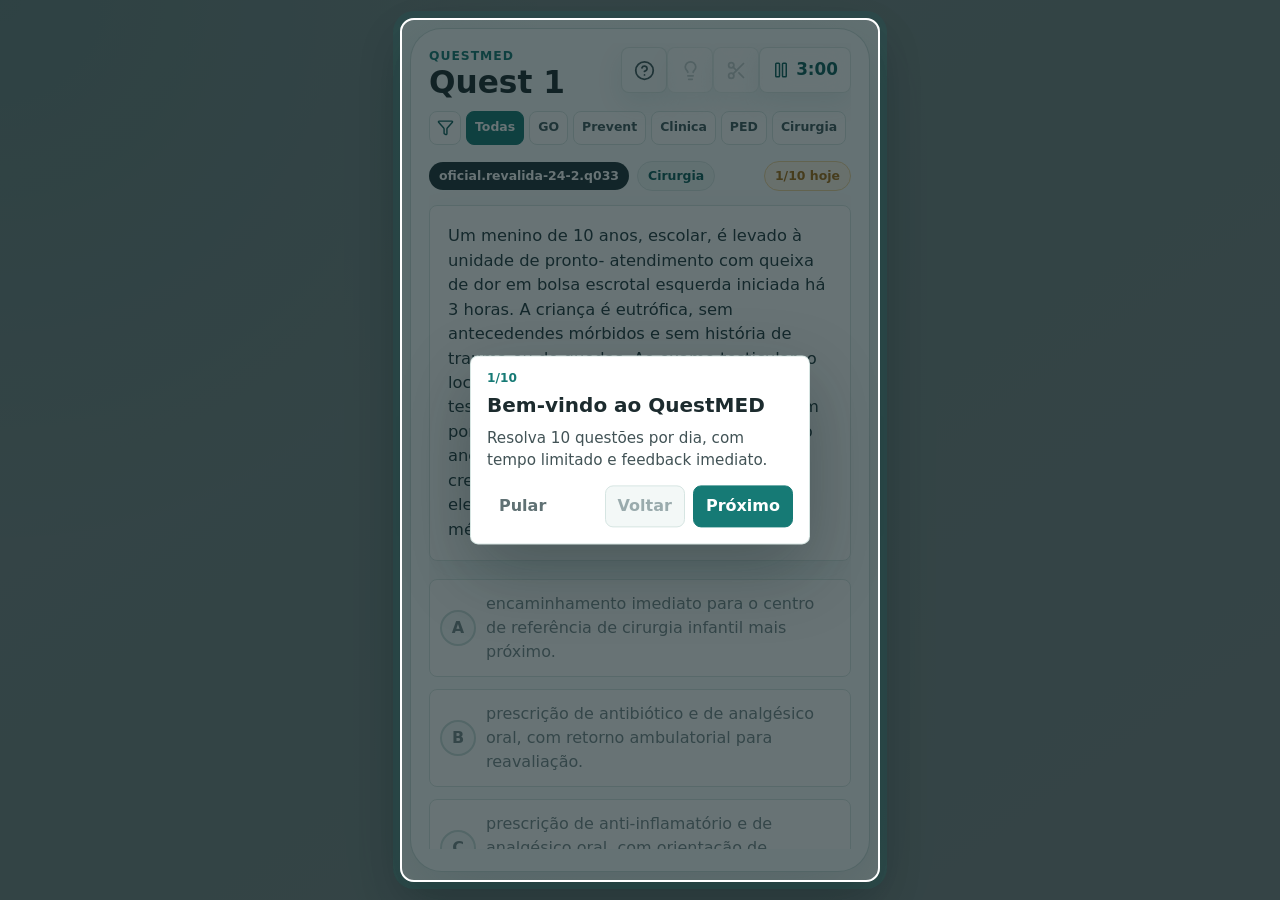
==== docs/index.html @ 98b10a4d "Add files via upload" ====
<!doctype html>
<html lang="pt-BR">
  <head>
    <meta charset="UTF-8" />
    <meta name="viewport" content="width=device-width, initial-scale=1.0, viewport-fit=cover" />
    <meta name="theme-color" content="#f7fbfb" />
    <title>QuestMED</title>
    <script type="module" crossorigin src="./assets/index-DhDldPSs.js"></script>
    <link rel="stylesheet" crossorigin href="./assets/index-qdGxfHMU.css">
  </head>
  <body>
    <div id="root"></div>
  </body>
</html>
---- docs/assets/index-qdGxfHMU.css ----
:root{color:#1c2b2e;background:#eef6f5;font-family:Inter,ui-sans-serif,system-ui,-apple-system,BlinkMacSystemFont,Segoe UI,sans-serif;font-synthesis:none;line-height:1.5;text-rendering:optimizeLegibility;-webkit-font-smoothing:antialiased;--bg: #f7fbfb;--panel: #ffffff;--panel-strong: #edf7f5;--ink: #1c2b2e;--muted: #607174;--line: #d6e5e2;--primary: #167a75;--primary-dark: #0e5f5c;--success: #1f8a5b;--danger: #c94b4b;--warning: #a66f17;--shadow: 0 24px 70px rgba(24, 73, 78, .16)}*{box-sizing:border-box}html,body,#root{height:100%;min-height:100%;overflow:hidden}body{margin:0;position:fixed;width:100%}button{cursor:pointer;font:inherit}button:disabled{cursor:not-allowed}a,summary,[role=button],[role=menuitemradio],input[type=checkbox],input[type=radio],input[type=range],select{cursor:pointer}input,textarea{cursor:text}.secure-surface{-webkit-touch-callout:none;-webkit-user-select:none;user-select:none}.app-shell{height:100dvh;min-height:100dvh;background:radial-gradient(circle at top left,rgba(54,170,157,.18),transparent 34rem),linear-gradient(145deg,#f6fbfb,#edf6f3 48%,#f8faf8);color:var(--ink);display:flex;justify-content:center;padding:0}.phone-stage{width:min(100%,460px);height:100dvh;min-height:0;background:var(--bg);display:flex;flex-direction:column;position:relative;overflow:hidden;padding:calc(14px + env(safe-area-inset-top)) 18px calc(22px + env(safe-area-inset-bottom));overscroll-behavior:contain;touch-action:pan-y}.topbar{display:flex;align-items:flex-start;justify-content:space-between;gap:10px;padding-top:4px;flex:0 0 auto}.eyebrow{color:var(--primary);font-size:.77rem;font-weight:800;letter-spacing:.08em;margin:0 0 2px;text-transform:uppercase}h1,h2{letter-spacing:0;margin:0}h1{font-size:1.95rem;line-height:1}h2{font-size:1.35rem;line-height:1.15}.floating-tools{align-items:center;display:grid;gap:6px;grid-template-columns:40px 40px 40px minmax(88px,auto);flex:0 0 auto;z-index:2}.floating-tool-button,.timer-card{align-items:center;background:#ffffffc2;-webkit-backdrop-filter:blur(14px);backdrop-filter:blur(14px);border:1px solid rgba(214,229,226,.88);border-radius:8px;box-shadow:0 10px 26px #1f68691a;color:var(--primary-dark);display:flex;justify-content:center;min-height:46px;padding:8px 10px}.floating-tool-button{aspect-ratio:1;min-width:0;position:relative;transition:background .16s ease,border-color .16s ease,color .16s ease,transform .16s ease}.floating-tool-button:disabled{color:#a5b3b4;opacity:.62}.floating-tool-button:not(:disabled):active{transform:translateY(1px)}.floating-tool-button.active{background:#e5f5f3;border-color:#77bcb6;color:var(--primary-dark)}.help-tool-button{background:#f8fbfb;color:#40595d}.timer-card{font-size:1.05rem;font-weight:800;gap:6px;min-width:92px;position:relative;transition:background .16s ease,border-color .16s ease,color .16s ease,transform .16s ease;z-index:2}.timer-card.expired{color:var(--danger)}.timer-card.paused{background:var(--primary);border-color:var(--primary);color:#fff}.timer-card:not(:disabled):active{transform:translateY(1px)}.question-feed{flex:1;min-height:0;overflow:hidden;position:relative}.question-feed:after{background:#f7fbfb2e;content:"";inset:0;opacity:0;pointer-events:none;position:absolute;transition:opacity .12s ease;z-index:3}.question-feed-track{height:100%;position:relative;transition:filter .12s ease,opacity .12s ease;will-change:transform}.phone-stage.is-feed-moving .question-feed:after{opacity:1}.phone-stage.is-feed-moving .question-feed-track{filter:blur(3px);opacity:.88}.phone-stage.is-timer-paused .feed-page.active .topbar>div:first-child,.phone-stage.is-timer-paused .feed-page.active .floating-tool-button,.phone-stage.is-timer-paused .feed-page.active .question-page-scroll{filter:blur(4px);opacity:.48;pointer-events:none}.phone-stage.is-timer-paused .feed-page.active .timer-card{box-shadow:0 18px 46px #167a754d;font-size:1.35rem;gap:10px;left:50%;min-height:74px;min-width:174px;opacity:1;padding:18px 24px;position:fixed;top:50%;transform:translate(-50%,-50%);z-index:35}.phone-stage.is-timer-paused .feed-page.active .timer-card svg{height:26px;width:26px}.feed-page-slot{inset:0;position:absolute}.feed-page{display:flex;flex-direction:column;height:100%;min-height:0}.feed-page.neighbor{pointer-events:none}.result-feed-page{background:var(--bg)}.question-page-scroll{flex:1;height:auto;min-height:0;overflow-y:auto;overscroll-behavior:contain;padding-bottom:calc(10px + env(safe-area-inset-bottom));padding-top:12px;scrollbar-width:none;touch-action:pan-y}.question-page-scroll::-webkit-scrollbar{display:none}.area-filter-control{align-items:center;display:flex;gap:5px;margin:0 -4px 12px;overflow-x:auto;padding:0 4px 4px;scrollbar-width:none}.area-filter-control::-webkit-scrollbar{display:none}.area-filter-icon{align-items:center;background:#ffffffe0;border:1px solid var(--line);border-radius:8px;color:var(--primary-dark);display:inline-flex;flex:0 0 auto;height:34px;justify-content:center;width:32px}.area-filter-control button{background:#ffffffd1;border:1px solid var(--line);border-radius:8px;color:#40595d;flex:0 0 auto;font-size:.78rem;font-weight:800;line-height:1;min-height:34px;padding:9px 8px;transition:background .16s ease,border-color .16s ease,color .16s ease,transform .16s ease;white-space:nowrap}.area-filter-control button:not(:disabled):active{transform:translateY(1px)}.area-filter-control button.active{background:var(--primary);border-color:var(--primary);color:#fff}.result-page-scroll{display:flex;flex:1;flex-direction:column;gap:16px;min-height:0;overflow-y:auto;overscroll-behavior:contain;padding-bottom:calc(10px + env(safe-area-inset-bottom));scrollbar-width:none;touch-action:pan-y}.result-page-scroll::-webkit-scrollbar{display:none}.meta-row{align-items:center;display:flex;flex-wrap:wrap;gap:8px;margin:0 0 14px}.id-pill,.theme-pill,.area-pill,.progress-pill,.hint-penalty-pill{border-radius:999px;font-size:.78rem;font-weight:750;line-height:1;padding:8px 10px;white-space:nowrap}.id-pill{background:#1d3437;color:#fff}.theme-pill{background:#e9f8f4;border:1px solid #b9ded5;color:#0d6658}.area-pill{background:var(--panel-strong);border:1px solid var(--line);color:var(--primary-dark)}.progress-pill{background:#fff6e6;border:1px solid #efd49c;color:var(--warning);margin-left:auto}.hint-penalty-pill{background:#fff4df;border:1px solid #efc878;color:#8c5a08}.question-card{background:var(--panel);border:1px solid var(--line);border-radius:8px;box-shadow:0 14px 36px #1d535314;color:#243c40;font-size:1.02rem;margin-bottom:18px;padding:18px}.question-card p{margin:0}.options-list{display:grid;gap:12px}.option-button{align-items:center;background:#fff;border:1px solid var(--line);border-radius:8px;color:var(--ink);display:grid;grid-template-columns:46px 1fr;min-height:72px;padding:12px 14px 12px 10px;text-align:left;transition:border-color .16s ease,box-shadow .16s ease,transform .16s ease,background .16s ease;width:100%}.option-button:not(:disabled):active{transform:scale(.99)}.option-button.selected{background:#edf8f7;border-color:var(--primary);box-shadow:0 0 0 3px #167a7524}.option-button.correct{background:#eef9f2;border-color:var(--success);box-shadow:0 0 0 3px #1f8a5b24}.option-button.incorrect{background:#fff1f1;border-color:var(--danger);box-shadow:0 0 0 3px #c94b4b1f}.option-button.eliminated{background:#f1f4f4;color:#8b9a9d;opacity:.64;text-decoration:line-through}.option-button.locked:not(.correct):not(.incorrect){color:#78898c}.option-letter{align-items:center;aspect-ratio:1;background:#f4faf9;border:2px solid #c9dcda;border-radius:50%;display:inline-flex;font-weight:850;justify-content:center;width:36px}.selected .option-letter,.correct .option-letter{background:var(--primary);border-color:var(--primary);color:#fff}.incorrect .option-letter{background:var(--danger);border-color:var(--danger);color:#fff}.feedback-zone{display:grid;gap:10px;margin-top:16px;scroll-margin-top:90px}.result-card,.score-mini-card,.video-prompt-card,.explanation-card,.score-card{background:#fff;border:1px solid var(--line);border-radius:8px;box-shadow:0 12px 28px #1d535314;padding:14px}.result-card{align-items:center;display:flex;gap:12px}.result-card.correct{color:var(--success)}.result-card.incorrect{color:var(--danger)}.result-card.expired{color:var(--warning)}.result-card p{align-items:center;color:var(--ink);display:grid;gap:10px;grid-template-columns:auto 1fr;margin:0;width:100%}.result-badge{border-radius:6px;color:#fff;display:inline-block;font-size:1.05rem;font-weight:900;letter-spacing:0;line-height:1;min-width:138px;padding:12px 16px;text-align:center}.result-card p span{min-width:0}.result-badge.correct{background:var(--success)}.result-badge.incorrect{background:var(--danger)}.result-badge.neutral{background:var(--warning)}.score-mini-card{align-items:center;display:flex;justify-content:space-between;gap:12px}.score-mini-card span{color:var(--muted);font-size:.88rem}.score-mini-card strong{color:var(--primary-dark)}.video-prompt-card{align-items:center;display:flex;gap:12px;justify-content:space-between}.video-prompt-card strong{color:var(--ink);font-size:1.05rem;line-height:1.2;min-width:0}.video-prompt-card button,.primary-wide-button{align-items:center;border:1px solid var(--line);border-radius:8px;display:inline-flex;font-weight:800;gap:8px;justify-content:center;min-height:44px;padding:10px 12px}.video-prompt-card button,.primary-wide-button{background:var(--primary);border-color:var(--primary);color:#fff}.secondary-wide-button{align-items:center;background:#fff;border:1px solid var(--line);border-radius:8px;color:var(--primary-dark);display:inline-flex;font-weight:800;gap:8px;justify-content:center;min-height:44px;padding:10px 12px}.video-prompt-card button{flex:0 0 auto;min-width:150px}.video-prompt-card button:disabled{background:#d7e4e2;border-color:#c6d7d4;color:#607174;cursor:not-allowed}.explanation-text{display:grid;gap:10px}.explanation-card p{color:#425356;font-size:.98rem;line-height:1.58;margin:0}.explanation-card strong{color:var(--ink)}.floating-confirm-button{align-items:center;background:var(--primary);border-color:var(--primary);border-radius:999px;border-style:solid;border-width:1px;bottom:calc(18px + env(safe-area-inset-bottom));box-shadow:0 14px 34px #167a7542;color:#fff;display:inline-flex;justify-content:center;min-height:64px;padding:0;position:fixed;right:calc(18px + env(safe-area-inset-right));width:64px;z-index:12}.floating-confirm-button:disabled{background:#d7e4e2;border-color:#c6d7d4;color:#607174;cursor:not-allowed}.first-question-scroll-hint{align-items:center;animation:firstQuestionHintIn .42s ease-out both;background:#1d3437f0;border:1px solid rgba(255,255,255,.16);border-radius:8px;bottom:calc(18px + env(safe-area-inset-bottom));box-shadow:0 18px 44px #122b2e47;color:#fff;display:grid;gap:2px;justify-items:center;left:50%;max-width:calc(100% - 36px);min-width:188px;padding:13px 16px 12px;pointer-events:none;position:fixed;transform:translate(-50%);z-index:34}.second-question-scroll-hint{bottom:auto;top:calc(18px + env(safe-area-inset-top))}.first-question-scroll-hint strong{font-size:.94rem;line-height:1.1}.first-question-scroll-hint p{color:#ffffffc7;font-size:.78rem;font-weight:700;line-height:1.1;margin:0}.scroll-hint-phone{align-items:center;border:2px solid rgba(255,255,255,.72);border-radius:999px;display:flex;height:44px;justify-content:center;margin-bottom:4px;width:24px}.scroll-hint-phone span{background:#fff;border-radius:999px;height:8px;width:8px}.scroll-hint-up span{animation:firstQuestionScrollDotUp 1.15s ease-in-out infinite}.scroll-hint-down span{animation:firstQuestionScrollDotDown 1.15s ease-in-out infinite}@keyframes firstQuestionHintIn{0%{opacity:0;transform:translate(-50%,12px) scale(.96)}to{opacity:1;transform:translate(-50%) scale(1)}}@keyframes firstQuestionScrollDotUp{0%,to{opacity:.58;transform:translateY(12px)}48%{opacity:1;transform:translateY(-12px)}}@keyframes firstQuestionScrollDotDown{0%,to{opacity:.58;transform:translateY(-12px)}48%{opacity:1;transform:translateY(12px)}}.tutorial-layer{inset:0;pointer-events:auto;position:fixed;z-index:80}.tutorial-dim{background:#0c1e219e;inset:0;position:absolute}.tutorial-target-ring{border:2px solid #ffffff;border-radius:14px;box-shadow:0 0 0 9999px #0c1e218a,0 0 0 7px #2ca7a03d,0 18px 48px #0616184d;pointer-events:none;position:fixed;transition:height .18s ease,left .18s ease,top .18s ease,width .18s ease;z-index:82}.tutorial-card{background:#fff;border:1px solid rgba(214,229,226,.98);border-radius:8px;box-shadow:0 26px 70px #071a1c4d;color:var(--ink);display:grid;gap:10px;max-width:calc(100vw - 32px);padding:16px;position:fixed;width:340px;z-index:84}.tutorial-step-count{color:var(--primary);font-size:.76rem;font-weight:900;line-height:1}.tutorial-card h2{color:var(--ink);font-size:1.25rem}.tutorial-card p{color:#425356;font-size:.95rem;line-height:1.45;margin:0}.tutorial-actions{align-items:center;display:flex;gap:10px;justify-content:space-between;margin-top:4px}.tutorial-actions div{display:flex;gap:8px}.tutorial-text-button,.tutorial-secondary-button,.tutorial-primary-button{border-radius:8px;font-weight:850;min-height:40px;padding:8px 12px}.tutorial-text-button{background:transparent;border:0;color:var(--muted)}.tutorial-secondary-button{background:#f3f8f7;border:1px solid var(--line);color:var(--primary-dark)}.tutorial-secondary-button:disabled{color:#9aabad;cursor:not-allowed}.tutorial-primary-button{background:var(--primary);border:1px solid var(--primary);color:#fff}.tutorial-swipe-gesture{align-items:center;border:2px solid rgba(255,255,255,.96);border-radius:999px;display:flex;height:112px;justify-content:center;left:50%;pointer-events:none;position:fixed;top:50%;transform:translate(-50%,-50%);width:52px;z-index:83}.tutorial-swipe-gesture span{background:#fff;border-radius:999px;height:18px;width:18px;animation:tutorialSwipe 1.3s ease-in-out infinite}@keyframes tutorialSwipe{0%,to{transform:translateY(28px)}48%{transform:translateY(-28px)}}.modal-backdrop{align-items:center;background:#13252775;display:flex;inset:0;justify-content:center;padding:18px;position:fixed;z-index:30}.hint-modal,.video-modal{background:#fff;border:1px solid rgba(218,233,230,.95);border-radius:8px;box-shadow:0 28px 80px #0d262842;color:var(--ink)}.hint-modal{display:grid;gap:18px;max-width:380px;padding:26px 28px 28px;text-align:left;width:min(100%,380px)}.hint-modal-header{align-items:center;border-bottom:2px solid var(--line);display:flex;gap:14px;padding-bottom:16px}.hint-modal-header svg{color:var(--warning);flex:0 0 auto}.hint-modal-header h2,.hint-modal p{margin:0}.hint-modal-header h2{color:var(--warning);font-size:2.35rem;line-height:1}.hint-modal p{color:#425356;font-size:1rem;line-height:1.62}.video-modal{display:grid;gap:12px;max-height:calc(100vh - 32px);padding:14px;position:relative;width:min(100%,360px)}.close-modal-button{align-items:center;background:#ffffffe6;border:1px solid var(--line);border-radius:999px;color:var(--ink);display:inline-flex;height:38px;justify-content:center;position:absolute;right:22px;top:22px;width:38px;z-index:2}.video-frame-wrap{aspect-ratio:9 / 16;background:#0f2023;border-radius:8px;min-height:320px;overflow:hidden;width:100%}.video-frame-wrap iframe{border:0;height:100%;width:100%}.security-toast{align-items:center;background:#1d3437f0;border:1px solid rgba(255,255,255,.18);border-radius:8px;box-shadow:0 16px 36px #142b2d47;color:#fff;display:flex;gap:10px;left:50%;max-width:calc(100vw - 32px);padding:12px 14px;position:fixed;top:calc(78px + env(safe-area-inset-top));transform:translate(-50%);width:min(420px,calc(100vw - 32px));z-index:40}.security-toast span{font-size:.9rem}.classroom-shell{background:linear-gradient(180deg,#f7fbfbf0,#edf6f3fa),radial-gradient(circle at 12% 0%,rgba(22,122,117,.14),transparent 32rem);color:var(--ink);height:100dvh;overflow-y:auto;padding:24px}.classroom-dashboard{display:grid;gap:18px;margin:0 auto;max-width:1180px;padding-bottom:34px;position:relative}.classroom-header .stats-title-row{justify-content:center}.classroom-header .stats-title-row>div{display:grid;gap:2px}.classroom-search-panel{grid-template-columns:minmax(180px,auto) 1fr}.classroom-layout{align-items:start;display:grid;gap:14px;grid-template-columns:minmax(300px,.88fr) minmax(0,1.45fr)}.classroom-question-list-panel{display:flex;flex-direction:column;max-height:calc(100dvh - 206px);overflow:hidden;padding:16px;position:sticky;top:18px}.classroom-list-header{align-items:center;display:flex;gap:12px;justify-content:space-between;margin-bottom:12px}.classroom-list-header h2{font-size:1.12rem}.classroom-list-header span{color:var(--muted);font-size:.82rem;font-weight:800}.classroom-question-list{display:grid;gap:8px;min-height:0;overflow-y:auto;padding-right:4px}.classroom-question-list button{background:#f8fbfb;border:1px solid var(--line);border-radius:8px;color:var(--ink);display:grid;gap:4px;min-height:92px;padding:12px;text-align:left}.classroom-question-list button.selected,.classroom-question-list button:hover{background:#edf8f7;border-color:#77bcb6;box-shadow:0 0 0 3px #167a751c}.classroom-question-list strong{color:var(--primary-dark);font-size:.95rem}.classroom-question-list span{color:var(--warning);font-size:.78rem;font-weight:850}.classroom-question-list em{color:#425356;display:-webkit-box;font-size:.87rem;font-style:normal;line-height:1.35;overflow:hidden;-webkit-box-orient:vertical;-webkit-line-clamp:2}.classroom-question-workspace{min-width:0}.classroom-question-card{font-size:1.05rem;line-height:1.65}.classroom-options-list .option-button{min-height:82px}.classroom-feedback-zone{margin-bottom:86px}.classroom-explanation-button{justify-self:start;min-width:188px}.classroom-explanation-available{background:#e9fbf3;border-color:#0f766e38;color:#0f766e}.classroom-explanation-pending{background:#fff7e8;border-color:#a66f1742;color:#9a5d05}.classroom-statistics-card{display:grid;gap:12px}.classroom-statistics-card h2{font-size:1.08rem}.classroom-confirm-button{right:max(calc((100vw - 1180px)/2 + 24px),24px)}.classroom-discussion-backdrop{background:#13252761;inset:0;padding:0;position:fixed;z-index:90}.classroom-discussion-modal{background:#fff;color:var(--ink);height:100dvh;overflow-y:auto;position:relative;width:100vw}.classroom-discussion-modal .close-modal-button{right:calc(18px + env(safe-area-inset-right));top:calc(18px + env(safe-area-inset-top))}.classroom-discussion-content{display:grid;gap:18px;margin:0 auto;max-width:980px;padding:max(72px,calc(42px + env(safe-area-inset-top))) 24px 44px}.classroom-discussion-header{display:grid;gap:10px}.classroom-discussion-header h2{color:var(--ink);font-size:clamp(2rem,5vw,4rem);line-height:1.02;max-width:820px}.classroom-discussion-header p{color:#425356;font-size:1.08rem;line-height:1.65;margin:0;max-width:760px}.classroom-explanation-tags{display:flex;flex-wrap:wrap;gap:8px}.classroom-explanation-tags span{background:#eef8f8;border:1px solid rgba(33,115,112,.18);border-radius:999px;color:var(--primary-dark);font-size:.82rem;font-weight:800;line-height:1;padding:8px 11px}.classroom-discussion-grid{display:grid;gap:12px}.classroom-discussion-section{align-items:start;background:#f8fbfb;border:1px solid var(--line);border-radius:8px;display:grid;gap:14px;grid-template-columns:46px 1fr;padding:18px}.classroom-discussion-section>span{align-items:center;aspect-ratio:1;background:var(--primary);border-radius:50%;color:#fff;display:inline-flex;font-weight:900;justify-content:center;width:42px}.classroom-discussion-section h3{color:var(--primary-dark);font-size:1.14rem;line-height:1.2;margin:0 0 6px}.classroom-discussion-section p{color:#425356;line-height:1.62;margin:0}.classroom-discussion-note{background:#fff7e8;border:1px solid rgba(166,111,23,.26);border-radius:8px;color:#5c3d09;display:grid;gap:4px;padding:16px}.classroom-discussion-note strong{color:var(--warning)}.classroom-discussion-note p{margin:0}.classroom-discussion-empty{background:#f8fbfb;border-color:var(--line);color:#425356}.classroom-discussion-empty strong{color:var(--primary-dark)}.finished-stage{gap:16px;overflow:hidden}.finish-hero{align-items:center;display:flex;gap:14px;padding-top:24px}.finish-hero strong{color:var(--primary-dark);font-size:1.75rem;line-height:1}.finish-icon{align-items:center;background:#e6f6f3;border:1px solid #b9dfda;border-radius:8px;color:var(--primary);display:inline-flex;height:58px;justify-content:center;width:58px}.summary-grid{display:grid;gap:10px;grid-template-columns:repeat(2,1fr)}.summary-grid div{background:#fff;border:1px solid var(--line);border-radius:8px;box-shadow:0 12px 28px #1d535314;display:grid;gap:2px;padding:16px}.summary-grid strong{color:var(--primary-dark);font-size:1.7rem;line-height:1}.summary-grid span,.score-card p,.score-card span{color:var(--muted)}.score-card{display:grid;gap:6px}.score-card p,.score-card span{margin:0}.score-card strong{color:var(--primary-dark);font-size:2rem}.finish-actions{display:grid;gap:10px;grid-template-columns:repeat(3,minmax(0,1fr));padding-bottom:calc(4px + env(safe-area-inset-bottom))}.finish-actions .primary-wide-button,.finish-actions .secondary-wide-button{font-size:.86rem;line-height:1.12;min-width:0;padding-inline:8px}@media(hover:hover)and (pointer:fine){.floating-tool-button:after{background:#1d3437;border-radius:8px;color:#fff;content:attr(data-tooltip);font-size:.78rem;font-weight:700;left:50%;line-height:1.25;opacity:0;padding:8px 10px;pointer-events:none;position:absolute;top:calc(100% + 10px);transform:translate(-50%,-6px);transition:opacity .14s ease,transform .14s ease;width:190px;z-index:20}.floating-tool-button:hover:after{opacity:1;transform:translate(-50%)}}@media(min-width:700px){.app-shell{padding:28px}.phone-stage{border:1px solid rgba(194,216,212,.9);border-radius:32px;box-shadow:var(--shadow);height:calc(100dvh - 56px);min-height:0}.floating-confirm-button{bottom:calc(46px + env(safe-area-inset-bottom));right:max(calc((100vw - 430px)/2 + 18px),18px)}.classroom-confirm-button{bottom:calc(28px + env(safe-area-inset-bottom));right:calc(24px + env(safe-area-inset-right))}}@media(max-width:699px){.phone-stage{padding-top:max(calc(10px + env(safe-area-inset-top)),24px);padding-bottom:max(calc(12px + env(safe-area-inset-bottom)),18px)}}@media(max-width:360px){.phone-stage{padding-left:14px;padding-right:14px}h1{font-size:1.9rem}.floating-tools{gap:5px;grid-template-columns:36px 36px 36px minmax(82px,auto)}.floating-tool-button,.timer-card{min-height:42px;padding-left:8px;padding-right:8px}.option-button{grid-template-columns:42px 1fr;padding-right:12px}.prompt-actions{grid-template-columns:1fr}}.stats-app-shell{background:linear-gradient(180deg,#f7fbfbf0,#edf6f3fa),radial-gradient(circle at 12% 0%,rgba(22,122,117,.14),transparent 32rem);color:var(--ink);height:100dvh;overflow-y:auto;padding:24px}.stats-dashboard{display:grid;gap:18px;margin:0 auto;max-width:1120px;padding-bottom:34px}.stats-header{align-items:center;display:grid;gap:14px;grid-template-columns:auto 1fr auto}.stats-back-link,.stats-header-actions{display:flex;gap:10px;justify-content:flex-end}.stats-refresh-button,.stats-pdf-button{align-items:center;border-radius:8px;display:inline-flex;font-weight:850;gap:8px;min-height:42px;padding:9px 12px;text-decoration:none}.stats-back-link{background:#fff;border:1px solid var(--line);color:var(--primary-dark)}.stats-refresh-button{background:var(--primary);border:1px solid var(--primary);color:#fff}.stats-pdf-button{background:#fff;border:1px solid var(--line);color:var(--primary-dark)}.stats-pdf-button.visual{background:#e6f6f3;border-color:#b9dfda}.stats-pdf-button:disabled{color:#9aabad;cursor:not-allowed;opacity:.62}.stats-title-row{align-items:center;display:flex;gap:14px;justify-content:center;min-width:0}.stats-title-row h1{color:var(--ink);font-size:2.4rem}.stats-title-icon{align-items:center;background:#e6f6f3;border:1px solid #b9dfda;border-radius:8px;color:var(--primary);display:inline-flex;height:58px;justify-content:center;width:58px}.stats-state-card,.stats-filter-panel,.stats-panel,.stats-card{background:#fff;border:1px solid var(--line);border-radius:8px;box-shadow:0 14px 36px #1d535314}.stats-state-card{align-items:center;color:var(--primary-dark);display:flex;gap:14px;padding:18px}.stats-state-card.danger{color:var(--danger)}.stats-state-card h2,.stats-state-card p{margin:0}.stats-state-card h2{color:var(--ink);font-size:1.2rem}.stats-state-card p{color:var(--muted)}.stats-loading-icon{animation:statsSpin .95s linear infinite}@keyframes statsSpin{to{transform:rotate(360deg)}}.stats-filter-panel{align-items:end;display:grid;gap:12px;grid-template-columns:minmax(120px,auto) repeat(3,minmax(0,1fr));padding:14px}.stats-filter-title{align-items:center;color:var(--primary-dark);display:inline-flex;gap:8px;min-height:42px}.stats-filter-panel label{display:grid;gap:6px}.stats-filter-panel label span{color:var(--muted);font-size:.82rem;font-weight:800}.stats-filter-panel select{background:#f8fbfb;border:1px solid var(--line);border-radius:8px;color:var(--ink);font:inherit;min-height:42px;min-width:0;padding:8px 10px;width:100%}.question-search-panel{align-items:end;background:#fff;border:1px solid var(--line);border-radius:8px;box-shadow:0 14px 36px #1d535314;display:grid;gap:12px;grid-template-columns:minmax(150px,auto) 1fr;padding:14px}.question-search-panel label{display:grid;gap:6px}.question-search-panel label span{color:var(--muted);font-size:.82rem;font-weight:800}.question-search-panel input{background:#f8fbfb;border:1px solid var(--line);border-radius:8px;color:var(--ink);font:inherit;min-height:42px;min-width:0;padding:8px 10px;width:100%}.stats-card-grid{display:grid;gap:12px;grid-template-columns:repeat(6,minmax(0,1fr))}.stats-card{display:grid;gap:4px;min-width:0;padding:16px}.stats-card span{color:var(--muted);font-size:.86rem;font-weight:750}.stats-card strong{color:var(--primary-dark);font-size:1.85rem;line-height:1}.stats-panel-grid{display:grid;gap:14px;grid-template-columns:repeat(3,minmax(0,1fr))}.stats-panel{min-width:0;padding:16px}.stats-panel h2{font-size:1.15rem;margin-bottom:12px}.stats-empty-line{color:var(--muted);margin:0}.stats-table-wrap{overflow-x:auto}.stats-table{border-collapse:collapse;font-size:.92rem;width:100%}.stats-table th,.stats-table td{border-bottom:1px solid var(--line);padding:10px 8px;text-align:left;vertical-align:top}.stats-table th{color:var(--muted);font-size:.78rem;text-transform:uppercase}.stats-table td:first-child{color:var(--ink);font-weight:800}.stats-table tr:last-child td{border-bottom:0}.question-analytics-grid{align-items:start;display:grid;gap:14px;grid-template-columns:minmax(0,1.15fr) minmax(320px,.85fr)}.question-stats-panel{display:flex;flex-direction:column;max-height:72vh;overflow:hidden}.question-stats-panel .stats-table-wrap{flex:1;min-height:0;overflow:auto;padding-right:4px;scrollbar-gutter:stable}.question-stats-table thead th{background:#fff;position:sticky;top:0;z-index:1}.question-stats-table tbody tr{cursor:pointer}.question-stats-table tbody tr.selected,.question-stats-table tbody tr:hover{background:#edf8f7}.question-detail-panel{display:grid;gap:14px;position:sticky;top:18px}.question-detail-header{align-items:start;display:flex;gap:12px;justify-content:space-between}.question-detail-header h2{font-size:1rem;overflow-wrap:anywhere}.question-correct-pill{background:#e6f6f3;border:1px solid #b9dfda;border-radius:999px;color:var(--primary-dark);flex:0 0 auto;font-size:.82rem;font-weight:900;padding:8px 10px}.question-detail-meta{display:flex;flex-wrap:wrap;gap:8px}.question-detail-meta span{background:#f3f8f7;border:1px solid var(--line);border-radius:999px;color:var(--primary-dark);font-size:.78rem;font-weight:800;padding:7px 9px}.question-detail-statement{color:#425356;font-size:.94rem;line-height:1.5;margin:0;max-height:148px;overflow-y:auto}.question-detail-grid{display:grid;gap:10px;grid-template-columns:repeat(2,minmax(0,1fr))}.question-detail-grid .stats-card{box-shadow:none;padding:12px}.question-detail-grid .stats-card strong{font-size:1.35rem}.option-distribution{display:grid;gap:10px}.option-distribution-row{align-items:center;display:grid;gap:10px;grid-template-columns:34px 1fr}.option-distribution-row>span{align-items:center;aspect-ratio:1;background:#f4faf9;border:2px solid #c9dcda;border-radius:50%;display:inline-flex;font-weight:900;justify-content:center;width:34px}.option-distribution-row>span.correct{background:var(--primary);border-color:var(--primary);color:#fff}.option-distribution-row div{align-items:center;background:#f3f8f7;border-radius:8px;display:grid;gap:8px;grid-template-columns:42px 56px 1fr;overflow:hidden;padding:8px;position:relative}.option-distribution-row strong,.option-distribution-row em{position:relative;z-index:1}.option-distribution-row em{color:var(--muted);font-style:normal;font-weight:750}.option-distribution-row i{background:#167a752e;border-radius:6px;bottom:6px;left:106px;position:absolute;top:6px}.question-option-list{display:grid;gap:8px}.question-option-list p{align-items:start;background:#f8fbfb;border:1px solid var(--line);border-radius:8px;display:grid;gap:8px;grid-template-columns:28px 1fr;margin:0;padding:10px}.question-option-list p.correct{background:#eef9f2;border-color:#1f8a5b5c}.question-option-list strong{color:var(--primary-dark)}.question-option-list span{color:#425356;font-size:.88rem;line-height:1.45}.hardest-question-panel{display:grid;gap:12px}.hardest-question-list{display:grid;gap:8px}.hardest-question-list button{align-items:center;background:#f8fbfb;border:1px solid var(--line);border-radius:8px;color:var(--ink);display:flex;gap:12px;justify-content:space-between;min-height:44px;padding:10px 12px;text-align:left}.hardest-question-list span{font-weight:800;overflow-wrap:anywhere}.hardest-question-list strong{color:var(--danger);flex:0 0 auto}.editor-login-panel{justify-self:center;max-width:480px;width:100%}.editor-login-header{align-items:center;color:var(--primary-dark);display:flex;gap:12px;margin-bottom:16px}.editor-login-header h2{margin:0}.editor-login-form{display:grid;gap:12px}.editor-login-form label,.editor-field{display:grid;gap:7px}.editor-login-form label span,.editor-field span{color:var(--muted);font-size:.82rem;font-weight:800}.editor-login-form input,.editor-field input,.editor-field select,.editor-field textarea{background:#f8fbfb;border:1px solid var(--line);border-radius:8px;color:var(--ink);font:inherit;min-height:42px;padding:10px 12px;width:100%}.editor-field textarea{line-height:1.45;resize:vertical}.editor-search-panel{grid-template-columns:minmax(120px,auto) minmax(0,1fr) auto}.validator-search-panel{grid-template-columns:minmax(120px,auto) minmax(240px,1fr) minmax(140px,.34fr) minmax(150px,.34fr) auto}.validator-search-panel select{background:#f8fbfb;border:1px solid var(--line);border-radius:8px;color:var(--ink);font:inherit;min-height:42px;padding:10px 12px;width:100%}.editor-dirty-pill{align-self:end;background:#f8fbfb;border:1px solid var(--line);border-radius:999px;color:var(--muted);font-size:.82rem;font-weight:850;min-height:42px;padding:10px 12px;white-space:nowrap}.editor-dirty-pill.active{background:#fff7e8;border-color:#a66f1757;color:var(--warning)}.editor-workspace-grid{align-items:start;display:grid;gap:14px;grid-template-columns:minmax(320px,.82fr) minmax(0,1.4fr)}.validator-workspace-grid{grid-template-columns:minmax(360px,.9fr) minmax(0,1.5fr)}.editor-question-list-panel{display:flex;flex-direction:column;max-height:74vh;overflow:hidden}.editor-question-list-panel .stats-table-wrap{flex:1;min-height:0;overflow:auto}.editor-form-panel{display:grid;gap:14px}.editor-form-header{align-items:center;display:flex;gap:12px;justify-content:space-between}.editor-form-header h2{font-size:1.3rem;margin:0;overflow-wrap:anywhere}.editor-form-success,.editor-form-error{align-items:center;border-radius:8px;display:flex;gap:8px;margin:0;padding:10px 12px}.editor-form-success{background:#eef9f2;color:var(--success);font-weight:800}.editor-form-error{background:#fff0f0;color:var(--danger);font-weight:800}.editor-options-grid{display:grid;gap:12px;grid-template-columns:repeat(2,minmax(0,1fr))}.editor-validation-list{display:flex;flex-wrap:wrap;gap:8px}.editor-validation-list span{background:#fff7e8;border:1px solid rgba(166,111,23,.24);border-radius:999px;color:var(--warning);font-size:.78rem;font-weight:850;padding:6px 9px}.validator-summary-grid{grid-template-columns:repeat(4,minmax(0,1fr))}.validator-status-pill{border-radius:999px;display:inline-flex;font-size:.76rem;font-weight:850;padding:5px 8px;white-space:nowrap}.validator-status-pill.pending{background:#f3f7f7;color:var(--muted)}.validator-status-pill.needs-review{background:#fff7e8;color:var(--warning)}.validator-status-pill.validated{background:#eef9f2;color:var(--success)}.validator-meta span{align-items:center;display:inline-flex}.validator-preview-panel{background:#eef6f5;border-radius:8px;display:grid;gap:14px;padding:0}.validator-preview-statement,.validator-preview-option,.validator-preview-answer{background:#fff;border:1px solid #cde2df;border-radius:8px;box-shadow:0 8px 22px #1f68690a}.validator-preview-statement{color:#243c40;font-size:1.16rem;line-height:1.48;padding:24px;-webkit-user-select:text;user-select:text;white-space:pre-wrap}.validator-preview-options{display:grid;gap:14px}.validator-preview-option{align-items:center;display:grid;gap:12px;grid-template-columns:auto minmax(0,1fr);min-height:82px;padding:16px 14px}.validator-preview-option span{align-items:center;background:#f6fbfb;border:2px solid #bddad6;border-radius:999px;color:#22383c;display:inline-flex;font-size:1.05rem;font-weight:900;height:46px;justify-content:center;width:46px}.validator-preview-option p{color:#253b3f;font-size:1.05rem;line-height:1.38;margin:0;-webkit-user-select:text;user-select:text}.validator-preview-answer{align-items:center;display:flex;justify-content:space-between;min-height:48px;padding:10px 14px}.validator-preview-answer span{color:var(--muted);font-size:.82rem;font-weight:850}.validator-preview-answer strong{align-items:center;background:var(--primary);border-radius:8px;color:#fff;display:inline-flex;font-size:1rem;justify-content:center;min-height:34px;min-width:44px}.validator-image-panel{background:#f8fbfb;border:1px solid var(--line);border-radius:8px;display:grid;gap:12px;padding:12px}.validator-image-preview{background:#fff;border:1px solid var(--line);border-radius:8px;display:grid;min-height:180px;overflow:hidden;place-items:center}.validator-image-preview img{display:block;max-height:360px;max-width:100%;object-fit:contain}.desktop-shell{background:radial-gradient(circle at 10% 0%,rgba(54,170,157,.15),transparent 34rem),linear-gradient(145deg,#f6fbfb,#edf6f3 52%,#f8faf8);color:var(--ink);height:100dvh;overflow:hidden;padding:22px;position:relative}.desktop-stage,.desktop-result-panel,.desktop-empty-state{background:#f7fbfbf0;border:1px solid rgba(194,216,212,.9);border-radius:18px;box-shadow:var(--shadow);height:100%;margin:0 auto;max-width:1440px;min-height:0}.desktop-stage{display:grid;grid-template-rows:auto minmax(0,1fr);overflow:hidden}.desktop-topbar{align-items:center;background:#ffffffb8;border-bottom:1px solid var(--line);display:grid;gap:18px;grid-template-columns:minmax(190px,.72fr) minmax(420px,1.4fr) auto;padding:18px 22px}.desktop-topbar h1{font-size:2rem;line-height:1}.desktop-filter-bar{align-items:center;display:flex;gap:7px;min-width:0;overflow:visible;position:relative}.desktop-filter-bar button,.desktop-filter-toggle,.desktop-timer,.desktop-primary-button,.desktop-secondary-button,.desktop-ghost-button,.desktop-help-button{border-radius:8px}.desktop-filter-toggle{align-items:center;background:#fff;border:1px solid var(--line);color:var(--primary-dark);display:inline-flex;flex:0 0 auto;height:56px;justify-content:center;transition:background .16s ease,border-color .16s ease,box-shadow .16s ease,color .16s ease,transform .16s ease;width:56px}.desktop-filter-toggle[aria-expanded=true]{background:var(--primary);border-color:var(--primary);color:#fff}.desktop-filter-menu{background:#fffffff5;border:1px solid var(--line);border-radius:10px;box-shadow:0 18px 44px #122b2e29;display:flex;gap:7px;left:0;padding:8px;position:absolute;top:calc(100% + 10px);z-index:25}.desktop-filter-menu button{background:#ffffffdb;border:1px solid var(--line);color:#40595d;flex:0 0 auto;font-size:.86rem;font-weight:850;min-height:38px;padding:9px 12px;transition:background .16s ease,border-color .16s ease,box-shadow .16s ease,color .16s ease,transform .16s ease;white-space:nowrap}.desktop-filter-menu button.active{background:var(--primary);border-color:var(--primary);color:#fff}.desktop-timer{align-items:center;background:#fff;border:1px solid var(--line);color:var(--primary-dark);display:grid;font-size:.78rem;font-weight:900;gap:2px;justify-content:center;min-height:64px;min-width:154px;padding:9px 18px;text-align:center}.desktop-filter-toggle:not(:disabled):hover,.desktop-filter-menu button:not(:disabled):hover,.desktop-question-map button:not(:disabled):hover,.desktop-primary-button:not(:disabled):hover,.desktop-secondary-button:not(:disabled):hover,.desktop-ghost-button:not(:disabled):hover,.desktop-help-button:not(:disabled):hover{border-color:#77bcb6;box-shadow:0 12px 24px #1f68691a;transform:translateY(-1px)}.desktop-timer strong{font-size:1.55rem;line-height:1}.desktop-timer span{color:var(--muted);line-height:1;text-transform:uppercase}.desktop-layout{display:grid;gap:18px;grid-template-columns:minmax(0,1fr) 320px;min-height:0;padding:18px}.desktop-question-workspace{display:flex;flex-direction:column;min-height:0;overflow-y:auto;padding-right:4px;scrollbar-color:#b8d2ce transparent}.desktop-meta-row{align-items:center;display:flex;flex-wrap:wrap;gap:8px;margin-bottom:12px}.desktop-question-card{background:var(--panel);border:1px solid var(--line);border-radius:8px;box-shadow:0 14px 36px #1d535314;color:#243c40;font-size:1.04rem;line-height:1.58;margin-bottom:14px;padding:18px}.desktop-question-card p{margin:0}.desktop-options-grid{display:grid;gap:10px;grid-template-columns:repeat(2,minmax(0,1fr))}.desktop-option-button{align-items:center;background:#fff;border:1px solid var(--line);border-radius:8px;color:var(--ink);display:grid;gap:10px;grid-template-columns:42px 1fr;min-height:92px;padding:13px 14px 13px 10px;text-align:left;transition:background .16s ease,border-color .16s ease,box-shadow .16s ease,transform .16s ease;width:100%}.desktop-option-button:not(:disabled):hover{border-color:#77bcb6;box-shadow:0 12px 24px #1f68691a;transform:translateY(-1px)}.desktop-option-button.selected{background:#edf8f7;border-color:var(--primary);box-shadow:0 0 0 3px #167a7524}.desktop-option-button.correct{background:#eef9f2;border-color:var(--success);box-shadow:0 0 0 3px #1f8a5b24}.desktop-option-button.incorrect{background:#fff1f1;border-color:var(--danger);box-shadow:0 0 0 3px #c94b4b1f}.desktop-option-button.eliminated{background:#f1f4f4;color:#8b9a9d;cursor:not-allowed;opacity:.64;text-decoration:line-through}.desktop-option-button.locked:not(.correct):not(.incorrect){color:#78898c;cursor:default}.desktop-feedback-zone{display:grid;gap:10px;margin-top:14px;padding-bottom:8px}.desktop-answer-explanation{display:grid;gap:12px}.desktop-answer-explanation.correct{background:#eef9f2;border-color:var(--success);box-shadow:0 0 0 3px #1f8a5b1f}.desktop-answer-explanation.incorrect{background:#fff1f1;border-color:var(--danger);box-shadow:0 0 0 3px #c94b4b1f}.desktop-answer-message{color:var(--primary-dark);font-size:1.85rem;font-weight:950;line-height:1.05}.desktop-answer-explanation.incorrect .desktop-answer-message{color:var(--danger)}.desktop-side-panel{align-self:stretch;background:#ffffffb3;border:1px solid var(--line);border-radius:8px;display:flex;flex-direction:column;gap:14px;min-height:0;overflow-y:auto;padding:14px}.desktop-question-map{display:grid;gap:6px;grid-template-columns:repeat(2,minmax(0,1fr))}.desktop-question-map button{align-items:center;background:#fff;border:1px solid var(--line);border-radius:8px;color:#40595d;display:grid;gap:0 7px;grid-template-columns:28px minmax(0,1fr);min-height:54px;padding:6px 8px;text-align:left;transition:background .16s ease,border-color .16s ease,box-shadow .16s ease,color .16s ease,transform .16s ease}.desktop-filter-menu button:disabled,.desktop-question-map button:disabled,.desktop-option-button:disabled,.desktop-floating-confirm-button:disabled{cursor:not-allowed}.desktop-question-map button.active{border-color:var(--primary);box-shadow:0 0 0 3px #167a751f;color:var(--primary-dark)}.desktop-question-map button.correct{background:#eef9f2;border-color:#1f8a5b80}.desktop-question-map button.incorrect{background:#fff1f1;border-color:#c94b4b73}.desktop-question-map button.expired{background:#fff7e8;border-color:#a66f1773}.desktop-question-map span{align-items:center;background:#f4faf9;border:1px solid #c9dcda;border-radius:999px;display:inline-flex;font-size:1rem;font-weight:900;height:26px;justify-content:center;line-height:1;width:26px}.desktop-question-map strong{color:var(--ink);display:-webkit-box;font-size:.78rem;line-height:1.08;-webkit-box-orient:vertical;-webkit-line-clamp:2;min-width:0;overflow:hidden}.desktop-question-map small{color:var(--muted);font-size:.68rem;font-weight:750;grid-column:2;overflow:hidden;text-overflow:ellipsis;white-space:nowrap}.desktop-action-stack,.desktop-nav-actions,.desktop-result-actions{display:grid;gap:9px}.desktop-action-stack,.desktop-nav-actions,.desktop-result-actions{grid-template-columns:repeat(2,minmax(0,1fr))}.desktop-result-actions{grid-template-columns:repeat(3,minmax(0,1fr))}.desktop-primary-button,.desktop-secondary-button,.desktop-ghost-button,.desktop-help-button{align-items:center;border:1px solid var(--line);display:inline-flex;font-weight:850;gap:8px;justify-content:center;min-height:44px;padding:10px 12px;transition:background .16s ease,border-color .16s ease,box-shadow .16s ease,color .16s ease,transform .16s ease}.desktop-primary-button{background:var(--primary);border-color:var(--primary);color:#fff}.desktop-secondary-button,.desktop-help-button{background:#fff;color:var(--primary-dark)}.desktop-ghost-button{background:#eef8f8;color:var(--primary-dark);width:100%}.desktop-primary-button:disabled,.desktop-secondary-button:disabled{background:#d7e4e2;border-color:#c6d7d4;color:#607174;cursor:not-allowed}.desktop-floating-confirm-button{align-items:center;background:var(--primary);border:1px solid var(--primary);border-radius:999px;bottom:34px;box-shadow:0 16px 38px #167a7547;color:#fff;display:inline-flex;font-weight:900;gap:9px;justify-content:center;min-height:58px;padding:0 22px;position:fixed;right:378px;transition:background .16s ease,border-color .16s ease,box-shadow .16s ease,transform .16s ease;z-index:35}.desktop-floating-confirm-button:not(:disabled):hover{box-shadow:0 18px 44px #167a7557;transform:translateY(-1px)}.desktop-session-card,.desktop-score-card{background:#fff;border:1px solid var(--line);border-radius:8px;box-shadow:0 12px 28px #1d535314;display:grid;gap:7px;padding:14px}.desktop-session-card span,.desktop-score-card span{color:var(--muted);font-size:.84rem;font-weight:800}.desktop-session-card strong,.desktop-score-card strong{color:var(--primary-dark);font-size:1.6rem;line-height:1.1}.desktop-session-card p,.desktop-score-card p{color:#425356;margin:0}.desktop-help-button{margin-top:auto;width:100%}.desktop-result-panel,.desktop-empty-state{display:grid;place-content:center;padding:24px}.desktop-result-panel{align-content:center;gap:18px;max-width:1120px}.desktop-result-hero{align-items:center;display:flex;gap:14px}.desktop-result-hero>span,.desktop-tutorial-icon{align-items:center;background:var(--primary);border-radius:8px;color:#fff;display:inline-flex;justify-content:center}.desktop-result-hero>span{height:62px;width:62px}.desktop-result-hero h1{font-size:2.4rem}.desktop-summary-grid{display:grid;gap:12px;grid-template-columns:repeat(4,minmax(0,1fr))}.desktop-summary-grid div{background:#fff;border:1px solid var(--line);border-radius:8px;box-shadow:0 12px 28px #1d535314;display:grid;gap:4px;padding:18px}.desktop-summary-grid strong{color:var(--primary-dark);font-size:2rem;line-height:1}.desktop-summary-grid span{color:var(--muted);font-weight:800}.desktop-score-card{min-width:min(760px,100%)}.desktop-score-card strong{font-size:2.4rem}.desktop-security-toast{align-items:center;background:#1d3437;border:1px solid rgba(255,255,255,.16);border-radius:8px;box-shadow:0 18px 44px #122b2e47;color:#fff;display:inline-flex;font-weight:800;gap:8px;left:50%;max-width:min(540px,calc(100% - 36px));padding:12px 14px;position:fixed;top:18px;transform:translate(-50%);z-index:70}.desktop-confirm-backdrop,.desktop-tutorial-backdrop{align-items:center;background:#0f21248f;display:flex;inset:0;justify-content:center;padding:22px;position:fixed;z-index:60}.desktop-confirm-modal,.desktop-tutorial-modal{background:#fff;border:1px solid rgba(214,229,226,.9);border-radius:12px;box-shadow:0 28px 80px #0f2a2e47;display:grid;gap:12px;max-width:760px;padding:22px;position:relative;width:100%}.desktop-confirm-modal{max-width:460px}.desktop-confirm-icon,.desktop-tutorial-icon{height:56px;width:56px}.desktop-confirm-icon{align-items:center;background:#fff4df;border:1px solid #efc878;border-radius:8px;color:#8c5a08;display:inline-flex;justify-content:center}.desktop-confirm-modal h2,.desktop-confirm-modal p{margin:0}.desktop-confirm-modal p{color:#425356}.desktop-confirm-actions{display:grid;gap:10px;grid-template-columns:repeat(2,minmax(0,1fr))}.desktop-tutorial-modal h2{font-size:1.8rem}.desktop-tutorial-grid{display:grid;gap:10px;grid-template-columns:repeat(2,minmax(0,1fr))}.desktop-tutorial-grid div{background:#f6fbfb;border:1px solid var(--line);border-radius:8px;display:grid;gap:5px;padding:13px}.desktop-tutorial-grid strong{color:var(--primary-dark)}.desktop-tutorial-grid span{color:#425356}.desktop-empty-state{gap:10px;justify-items:center;max-width:760px;text-align:center}.desktop-empty-state h1,.desktop-empty-state p{margin:0}@media(max-width:1100px){.desktop-shell{padding:14px}.desktop-topbar{grid-template-columns:1fr auto}.desktop-filter-bar{grid-column:1 / -1;order:3}.desktop-layout{grid-template-columns:minmax(0,1fr) 280px;padding:14px}.desktop-options-grid{grid-template-columns:1fr}.desktop-floating-confirm-button{right:318px}}@media(max-width:820px){.desktop-shell{height:auto;min-height:100dvh;overflow:auto}.desktop-stage,.desktop-result-panel,.desktop-empty-state{height:auto;min-height:calc(100dvh - 28px)}.desktop-layout{grid-template-columns:1fr}.desktop-side-panel{order:-1}.desktop-question-map{grid-template-columns:repeat(10,minmax(50px,1fr));overflow-x:auto}.desktop-action-stack,.desktop-nav-actions{grid-template-columns:repeat(2,minmax(0,1fr))}.desktop-filter-menu{flex-wrap:wrap;max-width:calc(100vw - 44px)}.desktop-floating-confirm-button{bottom:22px;right:22px}.desktop-summary-grid,.desktop-tutorial-grid{grid-template-columns:repeat(2,minmax(0,1fr))}}@media(max-width:620px){.desktop-topbar,.desktop-action-stack,.desktop-nav-actions,.desktop-result-actions,.desktop-summary-grid,.desktop-tutorial-grid{grid-template-columns:1fr}.desktop-timer{width:100%}.desktop-filter-menu{left:50%;transform:translate(-50%)}}@media(max-width:900px){.stats-card-grid,.stats-panel-grid,.question-analytics-grid,.editor-workspace-grid,.classroom-layout{grid-template-columns:repeat(2,minmax(0,1fr))}.stats-filter-panel,.question-search-panel,.editor-search-panel,.validator-search-panel{grid-template-columns:1fr}.question-detail-panel{position:static}.classroom-question-list-panel{max-height:52vh;position:static}.question-stats-panel{max-height:58vh}}@media(max-width:620px){.stats-app-shell{padding:18px}.stats-header{align-items:stretch;grid-template-columns:1fr}.stats-title-row{justify-content:flex-start;order:-1}.stats-title-row h1{font-size:2rem}.stats-back-link,.stats-refresh-button,.stats-pdf-button{justify-content:center;width:100%}.stats-header-actions{grid-template-columns:repeat(3,minmax(0,1fr));display:grid}.stats-card-grid,.stats-panel-grid,.question-analytics-grid,.editor-workspace-grid,.editor-options-grid,.classroom-layout,.question-detail-grid{grid-template-columns:1fr}.classroom-shell{padding:18px}.classroom-header .stats-title-row{justify-content:flex-start}.classroom-question-list-panel{max-height:44vh}.classroom-confirm-button{right:calc(18px + env(safe-area-inset-right))}}.question-attachment-button{align-items:center;background:#eef8f8;border:1px solid rgba(15,118,110,.24);border-radius:8px;color:var(--primary-dark);display:inline-flex;font-size:.9rem;font-weight:850;gap:8px;justify-content:center;margin-top:14px;min-height:40px;padding:8px 11px}.question-attachment-button:active{transform:translateY(1px)}.image-backdrop{z-index:36}.image-modal{background:#fff;border:1px solid rgba(218,233,230,.95);border-radius:8px;box-shadow:0 28px 80px #0d262842;color:var(--ink);display:grid;gap:12px;max-height:calc(100dvh - 32px);padding:14px;position:relative;width:min(100%,720px)}.question-image-viewer{display:grid;gap:0;margin:0;min-height:0;overflow:hidden}.question-image-viewer img{background:#f8fafc;border:1px solid var(--line);border-radius:8px;display:block;max-height:calc(100dvh - 180px);object-fit:contain;width:100%}.question-image-viewer figcaption{align-items:center;color:#526368;display:flex;font-size:.88rem;gap:10px;justify-content:space-between;line-height:1.4;padding:10px 2px 0}.question-image-viewer figcaption span{color:var(--primary-dark);flex:0 0 auto;font-weight:850}.image-modal-controls{display:grid;gap:10px;grid-template-columns:repeat(2,minmax(0,1fr))}.editor-attachments-panel{background:#f8fbfb;border:1px solid var(--line);border-radius:8px;display:grid;gap:12px;padding:12px}.editor-attachments-header,.editor-attachment-card-header{align-items:center;display:flex;gap:12px;justify-content:space-between}.editor-attachment-card{background:#fff;border:1px solid var(--line);border-radius:8px;display:grid;gap:12px;padding:12px}.editor-attachment-card-header strong{color:var(--primary-dark)}.editor-icon-button{align-items:center;background:#f8fbfb;border:1px solid var(--line);border-radius:8px;color:var(--primary-dark);display:inline-flex;height:36px;justify-content:center;width:36px}.editor-icon-button.danger{color:var(--danger)}.feedback-burst{align-items:center;display:grid;inset:0;justify-items:center;pointer-events:none;position:fixed;z-index:1000}.feedback-burst:after{animation:feedback-screen-flash 1.6s ease-out both;background:radial-gradient(circle at 50% 46%,rgba(220,252,231,.86),transparent 34%),radial-gradient(circle at 30% 30%,rgba(187,247,208,.46),transparent 30%),radial-gradient(circle at 72% 72%,rgba(125,211,252,.34),transparent 32%),radial-gradient(circle at 78% 24%,rgba(254,240,138,.32),transparent 24%);content:"";inset:0;position:absolute}.feedback-burst.incorrect:after{animation-name:feedback-error-flash;background:radial-gradient(circle at 50% 46%,rgba(254,226,226,.76),transparent 34%),radial-gradient(circle at 32% 30%,rgba(252,165,165,.3),transparent 28%),radial-gradient(circle at 74% 72%,rgba(254,202,202,.24),transparent 30%)}.feedback-burst:before{animation:feedback-ring 1.7s ease-out both;border:5px solid rgba(34,197,94,.32);border-radius:999px;content:"";height:min(68vw,68vh);position:absolute;width:min(68vw,68vh);z-index:1}.feedback-burst.incorrect:before{animation-name:feedback-error-ring;border-color:#dc26264d}.feedback-burst-core{align-items:center;animation:feedback-core-pop 1.7s cubic-bezier(.17,.84,.33,1.18) both;background:linear-gradient(145deg,#ecfdf5,#fff);border:4px solid rgba(34,197,94,.26);border-radius:999px;box-shadow:0 28px 72px #15803d47;color:#15803d;display:flex;font-size:clamp(4.6rem,12vw,7.2rem);font-weight:900;height:clamp(132px,24vw,190px);justify-content:center;line-height:1;position:absolute;width:clamp(132px,24vw,190px);z-index:2}.feedback-burst.correct .feedback-burst-core{animation-name:feedback-success-pop;background:radial-gradient(circle at 34% 28%,rgba(255,255,255,.96),transparent 24%),linear-gradient(145deg,#dcfce7,#fff 48%,#fef9c3);box-shadow:0 30px 86px #15803d4d,0 0 0 18px #bbf7d038,0 0 0 36px #14b8a61a}.feedback-burst.incorrect .feedback-burst-core{animation-name:feedback-error-pop;background:linear-gradient(145deg,#fff1f2,#fff);border-color:#dc26263d;box-shadow:0 20px 42px #b91c1c38;color:#b91c1c}@keyframes feedback-core-pop{0%{opacity:0;transform:scale(.34)}24%{opacity:1;transform:scale(1.08)}68%{opacity:1;transform:scale(.98)}to{opacity:0;transform:scale(.92) translateY(-10px)}}@keyframes feedback-error-pop{0%{opacity:0;transform:scale(.42) rotate(0)}16%{opacity:1;transform:scale(1.04) rotate(-6deg)}28%{transform:scale(1.02) rotate(6deg)}44%{transform:scale(1) rotate(-4deg)}72%{opacity:1;transform:scale(.98) rotate(0)}to{opacity:0;transform:scale(.9) translateY(8px)}}@keyframes feedback-success-pop{0%{opacity:0;transform:scale(.24) rotate(-10deg)}18%{opacity:1;transform:scale(1.18) rotate(5deg)}34%{transform:scale(.96) rotate(-3deg)}52%{transform:scale(1.04) rotate(0)}76%{opacity:1;transform:scale(1) translateY(-4px)}to{opacity:0;transform:scale(.88) translateY(-22px)}}@keyframes feedback-ring{0%{opacity:.9;transform:scale(.34)}to{opacity:0;transform:scale(2.4)}}@keyframes feedback-error-ring{0%{opacity:.9;transform:scale(.46)}45%{opacity:.46;transform:scale(1.18)}to{opacity:0;transform:scale(1.55)}}@keyframes feedback-screen-flash{0%{opacity:0}14%{opacity:1}to{opacity:0}}@keyframes feedback-error-flash{0%{opacity:0}12%{opacity:.92}34%{opacity:.52}to{opacity:0}}@media(prefers-reduced-motion:reduce){.feedback-burst,.feedback-burst:before,.feedback-burst-core,.first-question-scroll-hint,.scroll-hint-phone span{animation-duration:1ms;animation-iteration-count:1}}
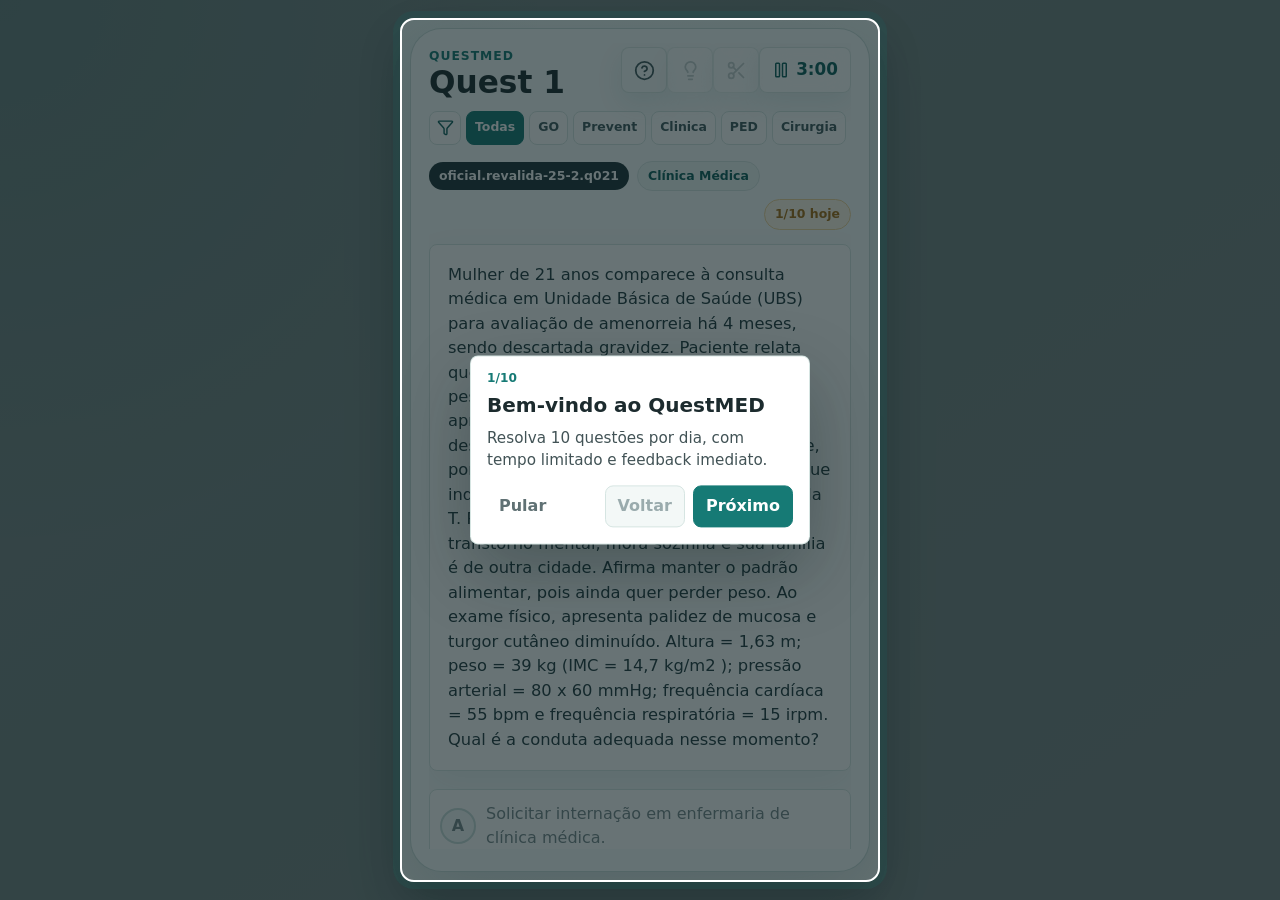
==== commit 6d929a60: "Add files via upload" ====
--- a/docs/index.html
+++ b/docs/index.html
@@ -5,8 +5,8 @@
     <meta name="viewport" content="width=device-width, initial-scale=1.0, viewport-fit=cover" />
     <meta name="theme-color" content="#f7fbfb" />
     <title>QuestMED</title>
-    <script type="module" crossorigin src="./assets/index-DhDldPSs.js"></script>
-    <link rel="stylesheet" crossorigin href="./assets/index-qdGxfHMU.css">
+    <script type="module" crossorigin src="./assets/index-DMN1V_Hn.js"></script>
+    <link rel="stylesheet" crossorigin href="./assets/index-JmrErtWW.css">
   </head>
   <body>
     <div id="root"></div>
--- a/docs/assets/index-JmrErtWW.css
+++ b/docs/assets/index-JmrErtWW.css
@@ -0,0 +1 @@
+:root{color:#1c2b2e;background:#eef6f5;font-family:Inter,ui-sans-serif,system-ui,-apple-system,BlinkMacSystemFont,Segoe UI,sans-serif;font-synthesis:none;line-height:1.5;text-rendering:optimizeLegibility;-webkit-font-smoothing:antialiased;--bg: #f7fbfb;--panel: #ffffff;--panel-strong: #edf7f5;--ink: #1c2b2e;--muted: #607174;--line: #d6e5e2;--primary: #167a75;--primary-dark: #0e5f5c;--success: #1f8a5b;--danger: #c94b4b;--warning: #a66f17;--shadow: 0 24px 70px rgba(24, 73, 78, .16)}*{box-sizing:border-box}html,body,#root{height:100%;min-height:100%;overflow:hidden}body{margin:0;position:fixed;width:100%}button{cursor:pointer;font:inherit}button:disabled{cursor:not-allowed}a,summary,[role=button],[role=menuitemradio],input[type=checkbox],input[type=radio],input[type=range],select{cursor:pointer}input,textarea{cursor:text}.secure-surface{-webkit-touch-callout:none;-webkit-user-select:none;user-select:none}.app-shell{height:100dvh;min-height:100dvh;background:radial-gradient(circle at top left,rgba(54,170,157,.18),transparent 34rem),linear-gradient(145deg,#f6fbfb,#edf6f3 48%,#f8faf8);color:var(--ink);display:flex;justify-content:center;padding:0}.phone-stage{width:min(100%,460px);height:100dvh;min-height:0;background:var(--bg);display:flex;flex-direction:column;position:relative;overflow:hidden;padding:calc(14px + env(safe-area-inset-top)) 18px calc(22px + env(safe-area-inset-bottom));overscroll-behavior:contain;touch-action:pan-y}.topbar{display:flex;align-items:flex-start;justify-content:space-between;gap:10px;padding-top:4px;flex:0 0 auto}.eyebrow{color:var(--primary);font-size:.77rem;font-weight:800;letter-spacing:.08em;margin:0 0 2px;text-transform:uppercase}h1,h2{letter-spacing:0;margin:0}h1{font-size:1.95rem;line-height:1}h2{font-size:1.35rem;line-height:1.15}.floating-tools{align-items:center;display:grid;gap:6px;grid-template-columns:40px 40px 40px minmax(88px,auto);flex:0 0 auto;z-index:2}.floating-tool-button,.timer-card{align-items:center;background:#ffffffc2;-webkit-backdrop-filter:blur(14px);backdrop-filter:blur(14px);border:1px solid rgba(214,229,226,.88);border-radius:8px;box-shadow:0 10px 26px #1f68691a;color:var(--primary-dark);display:flex;justify-content:center;min-height:46px;padding:8px 10px}.floating-tool-button{aspect-ratio:1;min-width:0;position:relative;transition:background .16s ease,border-color .16s ease,color .16s ease,transform .16s ease}.floating-tool-button:disabled{color:#a5b3b4;opacity:.62}.floating-tool-button:not(:disabled):active{transform:translateY(1px)}.floating-tool-button.active{background:#e5f5f3;border-color:#77bcb6;color:var(--primary-dark)}.help-tool-button{background:#f8fbfb;color:#40595d}.timer-card{font-size:1.05rem;font-weight:800;gap:6px;min-width:92px;position:relative;transition:background .16s ease,border-color .16s ease,color .16s ease,transform .16s ease;z-index:2}.timer-card.expired{color:var(--danger)}.timer-card.paused{background:var(--primary);border-color:var(--primary);color:#fff}.timer-card:not(:disabled):active{transform:translateY(1px)}.question-feed{flex:1;min-height:0;overflow:hidden;position:relative}.question-feed:after{background:#f7fbfb2e;content:"";inset:0;opacity:0;pointer-events:none;position:absolute;transition:opacity .12s ease;z-index:3}.question-feed-track{height:100%;position:relative;transition:filter .12s ease,opacity .12s ease;will-change:transform}.phone-stage.is-feed-moving .question-feed:after{opacity:1}.phone-stage.is-feed-moving .question-feed-track{filter:blur(3px);opacity:.88}.phone-stage.is-timer-paused .feed-page.active .topbar>div:first-child,.phone-stage.is-timer-paused .feed-page.active .floating-tool-button,.phone-stage.is-timer-paused .feed-page.active .question-page-scroll{filter:blur(4px);opacity:.48;pointer-events:none}.phone-stage.is-timer-paused .feed-page.active .timer-card{box-shadow:0 18px 46px #167a754d;font-size:1.35rem;gap:10px;left:50%;min-height:74px;min-width:174px;opacity:1;padding:18px 24px;position:fixed;top:50%;transform:translate(-50%,-50%);z-index:35}.phone-stage.is-timer-paused .feed-page.active .timer-card svg{height:26px;width:26px}.feed-page-slot{inset:0;position:absolute}.feed-page{display:flex;flex-direction:column;height:100%;min-height:0}.feed-page.neighbor{pointer-events:none}.result-feed-page{background:var(--bg)}.question-page-scroll{flex:1;height:auto;min-height:0;overflow-y:auto;overscroll-behavior:contain;padding-bottom:calc(10px + env(safe-area-inset-bottom));padding-top:12px;scrollbar-width:none;touch-action:pan-y}.question-page-scroll::-webkit-scrollbar{display:none}.area-filter-control{align-items:center;display:flex;gap:5px;margin:0 -4px 12px;overflow-x:auto;padding:0 4px 4px;scrollbar-width:none}.area-filter-control::-webkit-scrollbar{display:none}.area-filter-icon{align-items:center;background:#ffffffe0;border:1px solid var(--line);border-radius:8px;color:var(--primary-dark);display:inline-flex;flex:0 0 auto;height:34px;justify-content:center;width:32px}.area-filter-control button{background:#ffffffd1;border:1px solid var(--line);border-radius:8px;color:#40595d;flex:0 0 auto;font-size:.78rem;font-weight:800;line-height:1;min-height:34px;padding:9px 8px;transition:background .16s ease,border-color .16s ease,color .16s ease,transform .16s ease;white-space:nowrap}.area-filter-control button:not(:disabled):active{transform:translateY(1px)}.area-filter-control button.active{background:var(--primary);border-color:var(--primary);color:#fff}.result-page-scroll{display:flex;flex:1;flex-direction:column;gap:16px;min-height:0;overflow-y:auto;overscroll-behavior:contain;padding-bottom:calc(10px + env(safe-area-inset-bottom));scrollbar-width:none;touch-action:pan-y}.result-page-scroll::-webkit-scrollbar{display:none}.meta-row{align-items:center;display:flex;flex-wrap:wrap;gap:8px;margin:0 0 14px}.id-pill,.theme-pill,.area-pill,.progress-pill,.hint-penalty-pill{border-radius:999px;font-size:.78rem;font-weight:750;line-height:1;padding:8px 10px;white-space:nowrap}.id-pill{background:#1d3437;color:#fff}.theme-pill{background:#e9f8f4;border:1px solid #b9ded5;color:#0d6658}.area-pill{background:var(--panel-strong);border:1px solid var(--line);color:var(--primary-dark)}.progress-pill{background:#fff6e6;border:1px solid #efd49c;color:var(--warning);margin-left:auto}.hint-penalty-pill{background:#fff4df;border:1px solid #efc878;color:#8c5a08}.question-card{background:var(--panel);border:1px solid var(--line);border-radius:8px;box-shadow:0 14px 36px #1d535314;color:#243c40;font-size:1.02rem;margin-bottom:18px;padding:18px}.question-card p{margin:0}.options-list{display:grid;gap:12px}.option-button{align-items:center;background:#fff;border:1px solid var(--line);border-radius:8px;color:var(--ink);display:grid;grid-template-columns:46px 1fr;min-height:72px;padding:12px 14px 12px 10px;text-align:left;transition:border-color .16s ease,box-shadow .16s ease,transform .16s ease,background .16s ease;width:100%}.option-button:not(:disabled):active{transform:scale(.99)}.option-button.selected{background:#edf8f7;border-color:var(--primary);box-shadow:0 0 0 3px #167a7524}.option-button.correct{background:#eef9f2;border-color:var(--success);box-shadow:0 0 0 3px #1f8a5b24}.option-button.incorrect{background:#fff1f1;border-color:var(--danger);box-shadow:0 0 0 3px #c94b4b1f}.option-button.eliminated{background:#f1f4f4;color:#8b9a9d;opacity:.64;text-decoration:line-through}.option-button.locked:not(.correct):not(.incorrect){color:#78898c}.option-letter{align-items:center;aspect-ratio:1;background:#f4faf9;border:2px solid #c9dcda;border-radius:50%;display:inline-flex;font-weight:850;justify-content:center;width:36px}.selected .option-letter,.correct .option-letter{background:var(--primary);border-color:var(--primary);color:#fff}.incorrect .option-letter{background:var(--danger);border-color:var(--danger);color:#fff}.feedback-zone{display:grid;gap:10px;margin-top:16px;scroll-margin-top:90px}.result-card,.score-mini-card,.video-prompt-card,.explanation-card,.score-card{background:#fff;border:1px solid var(--line);border-radius:8px;box-shadow:0 12px 28px #1d535314;padding:14px}.result-card{align-items:center;display:flex;gap:12px}.result-card.correct{color:var(--success)}.result-card.incorrect{color:var(--danger)}.result-card.expired{color:var(--warning)}.result-card p{align-items:center;color:var(--ink);display:grid;gap:10px;grid-template-columns:auto 1fr;margin:0;width:100%}.result-badge{border-radius:6px;color:#fff;display:inline-block;font-size:1.05rem;font-weight:900;letter-spacing:0;line-height:1;min-width:138px;padding:12px 16px;text-align:center}.result-card p span{min-width:0}.result-badge.correct{background:var(--success)}.result-badge.incorrect{background:var(--danger)}.result-badge.neutral{background:var(--warning)}.score-mini-card{align-items:center;display:flex;justify-content:space-between;gap:12px}.score-mini-card span{color:var(--muted);font-size:.88rem}.score-mini-card strong{color:var(--primary-dark)}.video-prompt-card{align-items:center;display:flex;gap:12px;justify-content:space-between}.video-prompt-card strong{color:var(--ink);font-size:1.05rem;line-height:1.2;min-width:0}.video-prompt-card button,.primary-wide-button{align-items:center;border:1px solid var(--line);border-radius:8px;display:inline-flex;font-weight:800;gap:8px;justify-content:center;min-height:44px;padding:10px 12px}.video-prompt-card button,.primary-wide-button{background:var(--primary);border-color:var(--primary);color:#fff}.secondary-wide-button{align-items:center;background:#fff;border:1px solid var(--line);border-radius:8px;color:var(--primary-dark);display:inline-flex;font-weight:800;gap:8px;justify-content:center;min-height:44px;padding:10px 12px}.video-prompt-card button{flex:0 0 auto;min-width:150px}.video-prompt-card button:disabled{background:#d7e4e2;border-color:#c6d7d4;color:#607174;cursor:not-allowed}.explanation-text{display:grid;gap:10px}.explanation-card p{color:#425356;font-size:.98rem;line-height:1.58;margin:0}.explanation-card strong{color:var(--ink)}.floating-confirm-button{align-items:center;background:var(--primary);border-color:var(--primary);border-radius:999px;border-style:solid;border-width:1px;bottom:calc(18px + env(safe-area-inset-bottom));box-shadow:0 14px 34px #167a7542;color:#fff;display:inline-flex;justify-content:center;min-height:64px;padding:0;position:fixed;right:calc(18px + env(safe-area-inset-right));width:64px;z-index:12}.floating-confirm-button:disabled{background:#d7e4e2;border-color:#c6d7d4;color:#607174;cursor:not-allowed}.first-question-scroll-hint{align-items:center;animation:firstQuestionHintIn .42s ease-out both;background:#1d3437f0;border:1px solid rgba(255,255,255,.16);border-radius:8px;bottom:calc(18px + env(safe-area-inset-bottom));box-shadow:0 18px 44px #122b2e47;color:#fff;display:grid;gap:2px;justify-items:center;left:50%;max-width:calc(100% - 36px);min-width:188px;padding:13px 16px 12px;pointer-events:none;position:fixed;transform:translate(-50%);z-index:34}.second-question-scroll-hint{bottom:auto;top:calc(18px + env(safe-area-inset-top))}.first-question-scroll-hint strong{font-size:.94rem;line-height:1.1}.first-question-scroll-hint p{color:#ffffffc7;font-size:.78rem;font-weight:700;line-height:1.1;margin:0}.scroll-hint-phone{align-items:center;border:2px solid rgba(255,255,255,.72);border-radius:999px;display:flex;height:44px;justify-content:center;margin-bottom:4px;width:24px}.scroll-hint-phone span{background:#fff;border-radius:999px;height:8px;width:8px}.scroll-hint-up span{animation:firstQuestionScrollDotUp 1.15s ease-in-out infinite}.scroll-hint-down span{animation:firstQuestionScrollDotDown 1.15s ease-in-out infinite}@keyframes firstQuestionHintIn{0%{opacity:0;transform:translate(-50%,12px) scale(.96)}to{opacity:1;transform:translate(-50%) scale(1)}}@keyframes firstQuestionScrollDotUp{0%,to{opacity:.58;transform:translateY(12px)}48%{opacity:1;transform:translateY(-12px)}}@keyframes firstQuestionScrollDotDown{0%,to{opacity:.58;transform:translateY(-12px)}48%{opacity:1;transform:translateY(12px)}}.tutorial-layer{inset:0;pointer-events:auto;position:fixed;z-index:80}.tutorial-dim{background:#0c1e219e;inset:0;position:absolute}.tutorial-target-ring{border:2px solid #ffffff;border-radius:14px;box-shadow:0 0 0 9999px #0c1e218a,0 0 0 7px #2ca7a03d,0 18px 48px #0616184d;pointer-events:none;position:fixed;transition:height .18s ease,left .18s ease,top .18s ease,width .18s ease;z-index:82}.tutorial-card{background:#fff;border:1px solid rgba(214,229,226,.98);border-radius:8px;box-shadow:0 26px 70px #071a1c4d;color:var(--ink);display:grid;gap:10px;max-width:calc(100vw - 32px);padding:16px;position:fixed;width:340px;z-index:84}.tutorial-step-count{color:var(--primary);font-size:.76rem;font-weight:900;line-height:1}.tutorial-card h2{color:var(--ink);font-size:1.25rem}.tutorial-card p{color:#425356;font-size:.95rem;line-height:1.45;margin:0}.tutorial-actions{align-items:center;display:flex;gap:10px;justify-content:space-between;margin-top:4px}.tutorial-actions div{display:flex;gap:8px}.tutorial-text-button,.tutorial-secondary-button,.tutorial-primary-button{border-radius:8px;font-weight:850;min-height:40px;padding:8px 12px}.tutorial-text-button{background:transparent;border:0;color:var(--muted)}.tutorial-secondary-button{background:#f3f8f7;border:1px solid var(--line);color:var(--primary-dark)}.tutorial-secondary-button:disabled{color:#9aabad;cursor:not-allowed}.tutorial-primary-button{background:var(--primary);border:1px solid var(--primary);color:#fff}.tutorial-swipe-gesture{align-items:center;border:2px solid rgba(255,255,255,.96);border-radius:999px;display:flex;height:112px;justify-content:center;left:50%;pointer-events:none;position:fixed;top:50%;transform:translate(-50%,-50%);width:52px;z-index:83}.tutorial-swipe-gesture span{background:#fff;border-radius:999px;height:18px;width:18px;animation:tutorialSwipe 1.3s ease-in-out infinite}@keyframes tutorialSwipe{0%,to{transform:translateY(28px)}48%{transform:translateY(-28px)}}.modal-backdrop{align-items:center;background:#13252775;display:flex;inset:0;justify-content:center;padding:18px;position:fixed;z-index:30}.hint-modal,.video-modal{background:#fff;border:1px solid rgba(218,233,230,.95);border-radius:8px;box-shadow:0 28px 80px #0d262842;color:var(--ink)}.hint-modal{display:grid;gap:18px;max-width:380px;padding:26px 28px 28px;text-align:left;width:min(100%,380px)}.hint-modal-header{align-items:center;border-bottom:2px solid var(--line);display:flex;gap:14px;padding-bottom:16px}.hint-modal-header svg{color:var(--warning);flex:0 0 auto}.hint-modal-header h2,.hint-modal p{margin:0}.hint-modal-header h2{color:var(--warning);font-size:2.35rem;line-height:1}.hint-modal p{color:#425356;font-size:1rem;line-height:1.62}.video-modal{display:grid;gap:12px;max-height:calc(100vh - 32px);padding:14px;position:relative;width:min(100%,360px)}.close-modal-button{align-items:center;background:#ffffffe6;border:1px solid var(--line);border-radius:999px;color:var(--ink);display:inline-flex;height:38px;justify-content:center;position:absolute;right:22px;top:22px;width:38px;z-index:2}.video-frame-wrap{aspect-ratio:9 / 16;background:#0f2023;border-radius:8px;min-height:320px;overflow:hidden;width:100%}.video-frame-wrap iframe{border:0;height:100%;width:100%}.security-toast{align-items:center;background:#1d3437f0;border:1px solid rgba(255,255,255,.18);border-radius:8px;box-shadow:0 16px 36px #142b2d47;color:#fff;display:flex;gap:10px;left:50%;max-width:calc(100vw - 32px);padding:12px 14px;position:fixed;top:calc(78px + env(safe-area-inset-top));transform:translate(-50%);width:min(420px,calc(100vw - 32px));z-index:40}.security-toast span{font-size:.9rem}.classroom-shell{background:linear-gradient(180deg,#f7fbfbf0,#edf6f3fa),radial-gradient(circle at 12% 0%,rgba(22,122,117,.14),transparent 32rem);color:var(--ink);height:100dvh;overflow-y:auto;padding:24px}.classroom-dashboard{display:grid;gap:18px;margin:0 auto;max-width:1180px;padding-bottom:34px;position:relative}.classroom-header .stats-title-row{justify-content:center}.classroom-header .stats-title-row>div{display:grid;gap:2px}.classroom-search-panel{grid-template-columns:minmax(180px,auto) 1fr}.classroom-layout{align-items:start;display:grid;gap:14px;grid-template-columns:minmax(300px,.88fr) minmax(0,1.45fr)}.classroom-question-list-panel{display:flex;flex-direction:column;max-height:calc(100dvh - 206px);overflow:hidden;padding:16px;position:sticky;top:18px}.classroom-list-header{align-items:center;display:flex;gap:12px;justify-content:space-between;margin-bottom:12px}.classroom-list-header h2{font-size:1.12rem}.classroom-list-header span{color:var(--muted);font-size:.82rem;font-weight:800}.classroom-question-list{display:grid;gap:8px;min-height:0;overflow-y:auto;padding-right:4px}.classroom-question-list button{background:#f8fbfb;border:1px solid var(--line);border-radius:8px;color:var(--ink);display:grid;gap:4px;min-height:92px;padding:12px;text-align:left}.classroom-question-list button.selected,.classroom-question-list button:hover{background:#edf8f7;border-color:#77bcb6;box-shadow:0 0 0 3px #167a751c}.classroom-question-list strong{color:var(--primary-dark);font-size:.95rem}.classroom-question-list span{color:var(--warning);font-size:.78rem;font-weight:850}.classroom-question-list em{color:#425356;display:-webkit-box;font-size:.87rem;font-style:normal;line-height:1.35;overflow:hidden;-webkit-box-orient:vertical;-webkit-line-clamp:2}.classroom-question-workspace{min-width:0}.classroom-question-card{font-size:1.05rem;line-height:1.65}.classroom-options-list .option-button{min-height:82px}.classroom-feedback-zone{margin-bottom:86px}.classroom-explanation-button{justify-self:start;min-width:188px}.classroom-explanation-available{background:#e9fbf3;border-color:#0f766e38;color:#0f766e}.classroom-explanation-pending{background:#fff7e8;border-color:#a66f1742;color:#9a5d05}.classroom-statistics-card{display:grid;gap:12px}.classroom-statistics-card h2{font-size:1.08rem}.classroom-confirm-button{right:max(calc((100vw - 1180px)/2 + 24px),24px)}.classroom-discussion-backdrop{background:#13252761;inset:0;padding:0;position:fixed;z-index:90}.classroom-discussion-modal{background:#fff;color:var(--ink);height:100dvh;overflow-y:auto;position:relative;width:100vw}.classroom-discussion-modal .close-modal-button{right:calc(18px + env(safe-area-inset-right));top:calc(18px + env(safe-area-inset-top))}.classroom-discussion-content{display:grid;gap:18px;margin:0 auto;max-width:980px;padding:max(72px,calc(42px + env(safe-area-inset-top))) 24px 44px}.classroom-discussion-header{display:grid;gap:10px}.classroom-discussion-header h2{color:var(--ink);font-size:clamp(2rem,5vw,4rem);line-height:1.02;max-width:820px}.classroom-discussion-header p{color:#425356;font-size:1.08rem;line-height:1.65;margin:0;max-width:760px}.classroom-explanation-tags{display:flex;flex-wrap:wrap;gap:8px}.classroom-explanation-tags span{background:#eef8f8;border:1px solid rgba(33,115,112,.18);border-radius:999px;color:var(--primary-dark);font-size:.82rem;font-weight:800;line-height:1;padding:8px 11px}.classroom-discussion-grid{display:grid;gap:12px}.classroom-discussion-section{align-items:start;background:#f8fbfb;border:1px solid var(--line);border-radius:8px;display:grid;gap:14px;grid-template-columns:46px 1fr;padding:18px}.classroom-discussion-section>span{align-items:center;aspect-ratio:1;background:var(--primary);border-radius:50%;color:#fff;display:inline-flex;font-weight:900;justify-content:center;width:42px}.classroom-discussion-section h3{color:var(--primary-dark);font-size:1.14rem;line-height:1.2;margin:0 0 6px}.classroom-discussion-section p{color:#425356;line-height:1.62;margin:0}.classroom-discussion-note{background:#fff7e8;border:1px solid rgba(166,111,23,.26);border-radius:8px;color:#5c3d09;display:grid;gap:4px;padding:16px}.classroom-discussion-note strong{color:var(--warning)}.classroom-discussion-note p{margin:0}.classroom-discussion-empty{background:#f8fbfb;border-color:var(--line);color:#425356}.classroom-discussion-empty strong{color:var(--primary-dark)}.finished-stage{gap:16px;overflow:hidden}.finish-hero{align-items:center;display:flex;gap:14px;padding-top:24px}.finish-hero strong{color:var(--primary-dark);font-size:1.75rem;line-height:1}.finish-icon{align-items:center;background:#e6f6f3;border:1px solid #b9dfda;border-radius:8px;color:var(--primary);display:inline-flex;height:58px;justify-content:center;width:58px}.summary-grid{display:grid;gap:10px;grid-template-columns:repeat(2,1fr)}.summary-grid div{background:#fff;border:1px solid var(--line);border-radius:8px;box-shadow:0 12px 28px #1d535314;display:grid;gap:2px;padding:16px}.summary-grid strong{color:var(--primary-dark);font-size:1.7rem;line-height:1}.summary-grid span,.score-card p,.score-card span{color:var(--muted)}.score-card{display:grid;gap:6px}.score-card p,.score-card span{margin:0}.score-card strong{color:var(--primary-dark);font-size:2rem}.finish-actions{display:grid;gap:10px;grid-template-columns:repeat(3,minmax(0,1fr));padding-bottom:calc(4px + env(safe-area-inset-bottom))}.finish-actions .primary-wide-button,.finish-actions .secondary-wide-button{font-size:.86rem;line-height:1.12;min-width:0;padding-inline:8px}@media(hover:hover)and (pointer:fine){.floating-tool-button:after{background:#1d3437;border-radius:8px;color:#fff;content:attr(data-tooltip);font-size:.78rem;font-weight:700;left:50%;line-height:1.25;opacity:0;padding:8px 10px;pointer-events:none;position:absolute;top:calc(100% + 10px);transform:translate(-50%,-6px);transition:opacity .14s ease,transform .14s ease;width:190px;z-index:20}.floating-tool-button:hover:after{opacity:1;transform:translate(-50%)}}@media(min-width:700px){.app-shell{padding:28px}.phone-stage{border:1px solid rgba(194,216,212,.9);border-radius:32px;box-shadow:var(--shadow);height:calc(100dvh - 56px);min-height:0}.floating-confirm-button{bottom:calc(46px + env(safe-area-inset-bottom));right:max(calc((100vw - 430px)/2 + 18px),18px)}.classroom-confirm-button{bottom:calc(28px + env(safe-area-inset-bottom));right:calc(24px + env(safe-area-inset-right))}}@media(max-width:699px){.phone-stage{padding-top:max(calc(10px + env(safe-area-inset-top)),24px);padding-bottom:max(calc(12px + env(safe-area-inset-bottom)),18px)}}@media(max-width:360px){.phone-stage{padding-left:14px;padding-right:14px}h1{font-size:1.9rem}.floating-tools{gap:5px;grid-template-columns:36px 36px 36px minmax(82px,auto)}.floating-tool-button,.timer-card{min-height:42px;padding-left:8px;padding-right:8px}.option-button{grid-template-columns:42px 1fr;padding-right:12px}.prompt-actions{grid-template-columns:1fr}}.stats-app-shell{background:linear-gradient(180deg,#f7fbfbf0,#edf6f3fa),radial-gradient(circle at 12% 0%,rgba(22,122,117,.14),transparent 32rem);color:var(--ink);height:100dvh;overflow-y:auto;padding:24px}.stats-dashboard{display:grid;gap:18px;margin:0 auto;max-width:1120px;padding-bottom:34px}.stats-header{align-items:center;display:grid;gap:14px;grid-template-columns:auto 1fr auto}.stats-back-link,.stats-header-actions{display:flex;gap:10px;justify-content:flex-end}.stats-refresh-button,.stats-pdf-button{align-items:center;border-radius:8px;display:inline-flex;font-weight:850;gap:8px;min-height:42px;padding:9px 12px;text-decoration:none}.stats-back-link{background:#fff;border:1px solid var(--line);color:var(--primary-dark)}.stats-refresh-button{background:var(--primary);border:1px solid var(--primary);color:#fff}.stats-pdf-button{background:#fff;border:1px solid var(--line);color:var(--primary-dark)}.stats-pdf-button.visual{background:#e6f6f3;border-color:#b9dfda}.stats-pdf-button:disabled{color:#9aabad;cursor:not-allowed;opacity:.62}.stats-title-row{align-items:center;display:flex;gap:14px;justify-content:center;min-width:0}.stats-title-row h1{color:var(--ink);font-size:2.4rem}.stats-title-icon{align-items:center;background:#e6f6f3;border:1px solid #b9dfda;border-radius:8px;color:var(--primary);display:inline-flex;height:58px;justify-content:center;width:58px}.stats-state-card,.stats-filter-panel,.stats-panel,.stats-card{background:#fff;border:1px solid var(--line);border-radius:8px;box-shadow:0 14px 36px #1d535314}.stats-state-card{align-items:center;color:var(--primary-dark);display:flex;gap:14px;padding:18px}.stats-state-card.danger{color:var(--danger)}.stats-state-card h2,.stats-state-card p{margin:0}.stats-state-card h2{color:var(--ink);font-size:1.2rem}.stats-state-card p{color:var(--muted)}.stats-loading-icon{animation:statsSpin .95s linear infinite}@keyframes statsSpin{to{transform:rotate(360deg)}}.stats-filter-panel{align-items:end;display:grid;gap:12px;grid-template-columns:minmax(120px,auto) repeat(3,minmax(0,1fr));padding:14px}.stats-filter-title{align-items:center;color:var(--primary-dark);display:inline-flex;gap:8px;min-height:42px}.stats-filter-panel label{display:grid;gap:6px}.stats-filter-panel label span{color:var(--muted);font-size:.82rem;font-weight:800}.stats-filter-panel select{background:#f8fbfb;border:1px solid var(--line);border-radius:8px;color:var(--ink);font:inherit;min-height:42px;min-width:0;padding:8px 10px;width:100%}.question-search-panel{align-items:end;background:#fff;border:1px solid var(--line);border-radius:8px;box-shadow:0 14px 36px #1d535314;display:grid;gap:12px;grid-template-columns:minmax(150px,auto) 1fr;padding:14px}.question-search-panel label{display:grid;gap:6px}.question-search-panel label span{color:var(--muted);font-size:.82rem;font-weight:800}.question-search-panel input{background:#f8fbfb;border:1px solid var(--line);border-radius:8px;color:var(--ink);font:inherit;min-height:42px;min-width:0;padding:8px 10px;width:100%}.stats-card-grid{display:grid;gap:12px;grid-template-columns:repeat(6,minmax(0,1fr))}.stats-card{display:grid;gap:4px;min-width:0;padding:16px}.stats-card span{color:var(--muted);font-size:.86rem;font-weight:750}.stats-card strong{color:var(--primary-dark);font-size:1.85rem;line-height:1}.stats-panel-grid{display:grid;gap:14px;grid-template-columns:repeat(3,minmax(0,1fr))}.stats-panel{min-width:0;padding:16px}.stats-panel h2{font-size:1.15rem;margin-bottom:12px}.stats-empty-line{color:var(--muted);margin:0}.stats-table-wrap{overflow-x:auto}.stats-table{border-collapse:collapse;font-size:.92rem;width:100%}.stats-table th,.stats-table td{border-bottom:1px solid var(--line);padding:10px 8px;text-align:left;vertical-align:top}.stats-table th{color:var(--muted);font-size:.78rem;text-transform:uppercase}.stats-table td:first-child{color:var(--ink);font-weight:800}.stats-table tr:last-child td{border-bottom:0}.question-analytics-grid{align-items:start;display:grid;gap:14px;grid-template-columns:minmax(0,1.15fr) minmax(320px,.85fr)}.question-stats-panel{display:flex;flex-direction:column;max-height:72vh;overflow:hidden}.question-stats-panel .stats-table-wrap{flex:1;min-height:0;overflow:auto;padding-right:4px;scrollbar-gutter:stable}.question-stats-table thead th{background:#fff;position:sticky;top:0;z-index:1}.question-stats-table tbody tr{cursor:pointer}.question-stats-table tbody tr.selected,.question-stats-table tbody tr:hover{background:#edf8f7}.question-detail-panel{display:grid;gap:14px;position:sticky;top:18px}.question-detail-header{align-items:start;display:flex;gap:12px;justify-content:space-between}.question-detail-header h2{font-size:1rem;overflow-wrap:anywhere}.question-correct-pill{background:#e6f6f3;border:1px solid #b9dfda;border-radius:999px;color:var(--primary-dark);flex:0 0 auto;font-size:.82rem;font-weight:900;padding:8px 10px}.question-detail-meta{display:flex;flex-wrap:wrap;gap:8px}.question-detail-meta span{background:#f3f8f7;border:1px solid var(--line);border-radius:999px;color:var(--primary-dark);font-size:.78rem;font-weight:800;padding:7px 9px}.question-detail-statement{color:#425356;font-size:.94rem;line-height:1.5;margin:0;max-height:148px;overflow-y:auto}.question-detail-grid{display:grid;gap:10px;grid-template-columns:repeat(2,minmax(0,1fr))}.question-detail-grid .stats-card{box-shadow:none;padding:12px}.question-detail-grid .stats-card strong{font-size:1.35rem}.option-distribution{display:grid;gap:10px}.option-distribution-row{align-items:center;display:grid;gap:10px;grid-template-columns:34px 1fr}.option-distribution-row>span{align-items:center;aspect-ratio:1;background:#f4faf9;border:2px solid #c9dcda;border-radius:50%;display:inline-flex;font-weight:900;justify-content:center;width:34px}.option-distribution-row>span.correct{background:var(--primary);border-color:var(--primary);color:#fff}.option-distribution-row div{align-items:center;background:#f3f8f7;border-radius:8px;display:grid;gap:8px;grid-template-columns:42px 56px 1fr;overflow:hidden;padding:8px;position:relative}.option-distribution-row strong,.option-distribution-row em{position:relative;z-index:1}.option-distribution-row em{color:var(--muted);font-style:normal;font-weight:750}.option-distribution-row i{background:#167a752e;border-radius:6px;bottom:6px;left:106px;position:absolute;top:6px}.question-option-list{display:grid;gap:8px}.question-option-list p{align-items:start;background:#f8fbfb;border:1px solid var(--line);border-radius:8px;display:grid;gap:8px;grid-template-columns:28px 1fr;margin:0;padding:10px}.question-option-list p.correct{background:#eef9f2;border-color:#1f8a5b5c}.question-option-list strong{color:var(--primary-dark)}.question-option-list span{color:#425356;font-size:.88rem;line-height:1.45}.hardest-question-panel{display:grid;gap:12px}.hardest-question-list{display:grid;gap:8px}.hardest-question-list button{align-items:center;background:#f8fbfb;border:1px solid var(--line);border-radius:8px;color:var(--ink);display:flex;gap:12px;justify-content:space-between;min-height:44px;padding:10px 12px;text-align:left}.hardest-question-list span{font-weight:800;overflow-wrap:anywhere}.hardest-question-list strong{color:var(--danger);flex:0 0 auto}.editor-login-panel{justify-self:center;max-width:480px;width:100%}.editor-login-header{align-items:center;color:var(--primary-dark);display:flex;gap:12px;margin-bottom:16px}.editor-login-header h2{margin:0}.editor-login-form{display:grid;gap:12px}.editor-login-form label,.editor-field{display:grid;gap:7px}.editor-login-form label span,.editor-field span{color:var(--muted);font-size:.82rem;font-weight:800}.editor-login-form input,.editor-field input,.editor-field select,.editor-field textarea{background:#f8fbfb;border:1px solid var(--line);border-radius:8px;color:var(--ink);font:inherit;min-height:42px;padding:10px 12px;width:100%}.editor-field textarea{line-height:1.45;resize:vertical}.editor-search-panel{grid-template-columns:minmax(120px,auto) minmax(0,1fr) auto}.validator-search-panel{grid-template-columns:minmax(120px,auto) minmax(240px,1fr) minmax(140px,.34fr) minmax(150px,.34fr) auto}.validator-search-panel select{background:#f8fbfb;border:1px solid var(--line);border-radius:8px;color:var(--ink);font:inherit;min-height:42px;padding:10px 12px;width:100%}.editor-dirty-pill{align-self:end;background:#f8fbfb;border:1px solid var(--line);border-radius:999px;color:var(--muted);font-size:.82rem;font-weight:850;min-height:42px;padding:10px 12px;white-space:nowrap}.editor-dirty-pill.active{background:#fff7e8;border-color:#a66f1757;color:var(--warning)}.editor-workspace-grid{align-items:start;display:grid;gap:14px;grid-template-columns:minmax(320px,.82fr) minmax(0,1.4fr)}.validator-workspace-grid{grid-template-columns:minmax(360px,.9fr) minmax(0,1.5fr)}.editor-question-list-panel{display:flex;flex-direction:column;max-height:74vh;overflow:hidden}.editor-question-list-panel .stats-table-wrap{flex:1;min-height:0;overflow:auto}.editor-form-panel{display:grid;gap:14px}.editor-form-header{align-items:center;display:flex;gap:12px;justify-content:space-between}.editor-form-header h2{font-size:1.3rem;margin:0;overflow-wrap:anywhere}.editor-form-success,.editor-form-error{align-items:center;border-radius:8px;display:flex;gap:8px;margin:0;padding:10px 12px}.editor-form-success{background:#eef9f2;color:var(--success);font-weight:800}.editor-form-error{background:#fff0f0;color:var(--danger);font-weight:800}.editor-options-grid{display:grid;gap:12px;grid-template-columns:repeat(2,minmax(0,1fr))}.editor-validation-list{display:flex;flex-wrap:wrap;gap:8px}.editor-validation-list span{background:#fff7e8;border:1px solid rgba(166,111,23,.24);border-radius:999px;color:var(--warning);font-size:.78rem;font-weight:850;padding:6px 9px}.validator-summary-grid{grid-template-columns:repeat(4,minmax(0,1fr))}.validator-status-pill{border-radius:999px;display:inline-flex;font-size:.76rem;font-weight:850;padding:5px 8px;white-space:nowrap}.validator-status-pill.pending{background:#f3f7f7;color:var(--muted)}.validator-status-pill.needs-review{background:#fff7e8;color:var(--warning)}.validator-status-pill.validated{background:#eef9f2;color:var(--success)}.validator-meta span{align-items:center;display:inline-flex}.validator-preview-panel{background:#eef6f5;border-radius:8px;display:grid;gap:14px;padding:0}.validator-preview-statement,.validator-preview-option,.validator-preview-answer{background:#fff;border:1px solid #cde2df;border-radius:8px;box-shadow:0 8px 22px #1f68690a}.validator-preview-statement{color:#243c40;font-size:1.16rem;line-height:1.48;padding:24px;-webkit-user-select:text;user-select:text;white-space:pre-wrap}.validator-preview-options{display:grid;gap:14px}.validator-preview-option{align-items:center;display:grid;gap:12px;grid-template-columns:auto minmax(0,1fr);min-height:82px;padding:16px 14px}.validator-preview-option span{align-items:center;background:#f6fbfb;border:2px solid #bddad6;border-radius:999px;color:#22383c;display:inline-flex;font-size:1.05rem;font-weight:900;height:46px;justify-content:center;width:46px}.validator-preview-option p{color:#253b3f;font-size:1.05rem;line-height:1.38;margin:0;-webkit-user-select:text;user-select:text}.validator-preview-answer{align-items:center;display:flex;justify-content:space-between;min-height:48px;padding:10px 14px}.validator-preview-answer span{color:var(--muted);font-size:.82rem;font-weight:850}.validator-preview-answer strong{align-items:center;background:var(--primary);border-radius:8px;color:#fff;display:inline-flex;font-size:1rem;justify-content:center;min-height:34px;min-width:44px}.validator-image-panel{background:#f8fbfb;border:1px solid var(--line);border-radius:8px;display:grid;gap:12px;padding:12px}.validator-image-preview{background:#fff;border:1px solid var(--line);border-radius:8px;display:grid;min-height:180px;overflow:hidden;place-items:center}.validator-image-preview img{display:block;max-height:360px;max-width:100%;object-fit:contain}.desktop-shell{background:radial-gradient(circle at 10% 0%,rgba(54,170,157,.15),transparent 34rem),linear-gradient(145deg,#f6fbfb,#edf6f3 52%,#f8faf8);color:var(--ink);height:100dvh;overflow:hidden;padding:22px;position:relative}.desktop-stage,.desktop-result-panel,.desktop-empty-state{background:#f7fbfbf0;border:1px solid rgba(194,216,212,.9);border-radius:18px;box-shadow:var(--shadow);height:100%;margin:0 auto;max-width:1440px;min-height:0}.desktop-stage{display:grid;grid-template-rows:auto minmax(0,1fr);overflow:hidden}.desktop-topbar{align-items:center;background:#ffffffb8;border-bottom:1px solid var(--line);display:grid;gap:18px;grid-template-columns:minmax(190px,.72fr) minmax(420px,1.4fr) auto;padding:18px 22px}.desktop-topbar h1{font-size:2rem;line-height:1}.desktop-filter-bar{align-items:center;display:flex;gap:7px;min-width:0;overflow:visible;position:relative}.desktop-filter-bar button,.desktop-filter-toggle,.desktop-timer,.desktop-primary-button,.desktop-secondary-button,.desktop-ghost-button,.desktop-help-button{border-radius:8px}.desktop-filter-toggle{align-items:center;background:#fff;border:1px solid var(--line);color:var(--primary-dark);display:inline-flex;flex:0 0 auto;height:56px;justify-content:center;transition:background .16s ease,border-color .16s ease,box-shadow .16s ease,color .16s ease,transform .16s ease;width:56px}.desktop-filter-toggle[aria-expanded=true]{background:var(--primary);border-color:var(--primary);color:#fff}.desktop-filter-menu{background:#fffffff5;border:1px solid var(--line);border-radius:10px;box-shadow:0 18px 44px #122b2e29;display:flex;gap:7px;left:0;padding:8px;position:absolute;top:calc(100% + 10px);z-index:25}.desktop-filter-menu button{background:#ffffffdb;border:1px solid var(--line);color:#40595d;flex:0 0 auto;font-size:.86rem;font-weight:850;min-height:38px;padding:9px 12px;transition:background .16s ease,border-color .16s ease,box-shadow .16s ease,color .16s ease,transform .16s ease;white-space:nowrap}.desktop-filter-menu button.active{background:var(--primary);border-color:var(--primary);color:#fff}.desktop-timer{align-items:center;background:#fff;border:1px solid var(--line);color:var(--primary-dark);display:grid;font-size:.78rem;font-weight:900;gap:2px;justify-content:center;min-height:64px;min-width:154px;padding:9px 18px;text-align:center}.desktop-filter-toggle:not(:disabled):hover,.desktop-filter-menu button:not(:disabled):hover,.desktop-question-map button:not(:disabled):hover,.desktop-primary-button:not(:disabled):hover,.desktop-secondary-button:not(:disabled):hover,.desktop-ghost-button:not(:disabled):hover,.desktop-help-button:not(:disabled):hover{border-color:#77bcb6;box-shadow:0 12px 24px #1f68691a;transform:translateY(-1px)}.desktop-timer strong{font-size:1.55rem;line-height:1}.desktop-timer span{color:var(--muted);line-height:1;text-transform:uppercase}.desktop-layout{display:grid;gap:18px;grid-template-columns:minmax(0,1fr) 320px;min-height:0;padding:18px}.desktop-question-workspace{display:flex;flex-direction:column;min-height:0;overflow-y:auto;padding-right:4px;scrollbar-color:#b8d2ce transparent}.desktop-meta-row{align-items:center;display:flex;flex-wrap:wrap;gap:8px;margin-bottom:12px}.desktop-question-card{background:var(--panel);border:1px solid var(--line);border-radius:8px;box-shadow:0 14px 36px #1d535314;color:#243c40;font-size:1.04rem;line-height:1.58;margin-bottom:14px;padding:18px}.desktop-question-card p{margin:0}.desktop-question-statement{cursor:text;-webkit-user-select:text;user-select:text}.desktop-statement-highlight{background:#fff2a8;border-radius:4px;box-decoration-break:clone;color:inherit;padding:1px 3px;-webkit-box-decoration-break:clone;-webkit-user-select:text;user-select:text}.desktop-options-grid{display:grid;gap:10px;grid-template-columns:repeat(2,minmax(0,1fr))}.desktop-option-button{align-items:center;background:#fff;border:1px solid var(--line);border-radius:8px;color:var(--ink);cursor:pointer;display:grid;gap:10px;grid-template-columns:42px 1fr 34px;min-height:92px;padding:13px 14px 13px 10px;text-align:left;transition:background .16s ease,border-color .16s ease,box-shadow .16s ease,transform .16s ease;width:100%}.desktop-option-button:not([aria-disabled=true]):hover{border-color:#77bcb6;box-shadow:0 12px 24px #1f68691a;transform:translateY(-1px)}.desktop-option-button.selected{background:#edf8f7;border-color:var(--primary);box-shadow:0 0 0 3px #167a7524}.desktop-option-button.correct{background:#eef9f2;border-color:var(--success);box-shadow:0 0 0 3px #1f8a5b24}.desktop-option-button.incorrect{background:#fff1f1;border-color:var(--danger);box-shadow:0 0 0 3px #c94b4b1f}.desktop-option-button.eliminated{background:#f1f4f4;color:#8b9a9d;opacity:.64}.desktop-option-button.eliminated>span:not(.option-letter){text-decoration:line-through}.desktop-option-button.locked:not(.correct):not(.incorrect){color:#78898c;cursor:default}.desktop-option-scissors{align-items:center;aspect-ratio:1;background:#f8fbfb;border:1px solid var(--line);border-radius:8px;color:var(--primary-dark);display:inline-flex;justify-content:center;justify-self:end;padding:0;width:32px}.desktop-option-scissors.active{background:#fff4df;border-color:#efc878;color:#8c5a08}.desktop-option-scissors:not(:disabled):hover{border-color:#77bcb6;box-shadow:0 8px 18px #1f68691a;transform:translateY(-1px)}.desktop-feedback-zone{display:grid;gap:10px;margin-top:14px;padding-bottom:8px}.desktop-answer-explanation{display:grid;gap:12px}.desktop-answer-explanation.correct{background:#eef9f2;border-color:var(--success);box-shadow:0 0 0 3px #1f8a5b1f}.desktop-answer-explanation.incorrect{background:#fff1f1;border-color:var(--danger);box-shadow:0 0 0 3px #c94b4b1f}.desktop-answer-message{color:var(--primary-dark);font-size:1.85rem;font-weight:950;line-height:1.05}.desktop-answer-explanation.incorrect .desktop-answer-message{color:var(--danger)}.desktop-side-panel{align-self:stretch;background:#ffffffb3;border:1px solid var(--line);border-radius:8px;display:flex;flex-direction:column;gap:14px;min-height:0;overflow-y:auto;padding:14px}.desktop-question-map{display:grid;gap:6px;grid-template-columns:repeat(2,minmax(0,1fr))}.desktop-question-map button{align-items:center;background:#fff;border:1px solid var(--line);border-radius:8px;color:#40595d;display:grid;gap:0 7px;grid-template-columns:28px minmax(0,1fr);min-height:54px;padding:6px 8px;text-align:left;transition:background .16s ease,border-color .16s ease,box-shadow .16s ease,color .16s ease,transform .16s ease}.desktop-filter-menu button:disabled,.desktop-question-map button:disabled,.desktop-option-button[aria-disabled=true],.desktop-option-scissors:disabled,.desktop-floating-confirm-button:disabled{cursor:not-allowed}.desktop-question-map button.active{border-color:var(--primary);box-shadow:0 0 0 3px #167a751f;color:var(--primary-dark)}.desktop-question-map button.correct{background:#eef9f2;border-color:#1f8a5b80}.desktop-question-map button.incorrect{background:#fff1f1;border-color:#c94b4b73}.desktop-question-map button.expired{background:#fff7e8;border-color:#a66f1773}.desktop-question-map span{align-items:center;background:#f4faf9;border:1px solid #c9dcda;border-radius:999px;display:inline-flex;font-size:1rem;font-weight:900;height:26px;justify-content:center;line-height:1;width:26px}.desktop-question-map strong{color:var(--ink);display:-webkit-box;font-size:.78rem;line-height:1.08;-webkit-box-orient:vertical;-webkit-line-clamp:2;min-width:0;overflow:hidden}.desktop-question-map small{color:var(--muted);font-size:.68rem;font-weight:750;grid-column:2;overflow:hidden;text-overflow:ellipsis;white-space:nowrap}.desktop-action-stack,.desktop-nav-actions,.desktop-result-actions{display:grid;gap:9px}.desktop-action-stack,.desktop-nav-actions,.desktop-result-actions{grid-template-columns:repeat(2,minmax(0,1fr))}.desktop-result-actions{grid-template-columns:repeat(3,minmax(0,1fr))}.desktop-primary-button,.desktop-secondary-button,.desktop-ghost-button,.desktop-help-button{align-items:center;border:1px solid var(--line);display:inline-flex;font-weight:850;gap:8px;justify-content:center;min-height:44px;padding:10px 12px;transition:background .16s ease,border-color .16s ease,box-shadow .16s ease,color .16s ease,transform .16s ease}.desktop-primary-button{background:var(--primary);border-color:var(--primary);color:#fff}.desktop-secondary-button,.desktop-help-button{background:#fff;color:var(--primary-dark)}.desktop-ghost-button{background:#eef8f8;color:var(--primary-dark);width:100%}.desktop-primary-button:disabled,.desktop-secondary-button:disabled{background:#d7e4e2;border-color:#c6d7d4;color:#607174;cursor:not-allowed}.desktop-floating-confirm-button{align-items:center;background:var(--primary);border:1px solid var(--primary);border-radius:999px;bottom:34px;box-shadow:0 16px 38px #167a7547;color:#fff;display:inline-flex;font-weight:900;gap:9px;justify-content:center;min-height:58px;padding:0 22px;position:fixed;right:378px;transition:background .16s ease,border-color .16s ease,box-shadow .16s ease,transform .16s ease;z-index:35}.desktop-floating-confirm-button:not(:disabled):hover{box-shadow:0 18px 44px #167a7557;transform:translateY(-1px)}.desktop-session-card,.desktop-score-card{background:#fff;border:1px solid var(--line);border-radius:8px;box-shadow:0 12px 28px #1d535314;display:grid;gap:7px;padding:14px}.desktop-session-card span,.desktop-score-card span{color:var(--muted);font-size:.84rem;font-weight:800}.desktop-session-card strong,.desktop-score-card strong{color:var(--primary-dark);font-size:1.6rem;line-height:1.1}.desktop-session-card p,.desktop-score-card p{color:#425356;margin:0}.desktop-help-button{margin-top:auto;width:100%}.desktop-result-panel,.desktop-empty-state{display:grid;place-content:center;padding:24px}.desktop-result-panel{align-content:center;gap:18px;max-width:1120px}.desktop-result-hero{align-items:center;display:flex;gap:14px}.desktop-result-hero>span,.desktop-tutorial-icon{align-items:center;background:var(--primary);border-radius:8px;color:#fff;display:inline-flex;justify-content:center}.desktop-result-hero>span{height:62px;width:62px}.desktop-result-hero h1{font-size:2.4rem}.desktop-summary-grid{display:grid;gap:12px;grid-template-columns:repeat(4,minmax(0,1fr))}.desktop-summary-grid div{background:#fff;border:1px solid var(--line);border-radius:8px;box-shadow:0 12px 28px #1d535314;display:grid;gap:4px;padding:18px}.desktop-summary-grid strong{color:var(--primary-dark);font-size:2rem;line-height:1}.desktop-summary-grid span{color:var(--muted);font-weight:800}.desktop-score-card{min-width:min(760px,100%)}.desktop-score-card strong{font-size:2.4rem}.desktop-security-toast{align-items:center;background:#1d3437;border:1px solid rgba(255,255,255,.16);border-radius:8px;box-shadow:0 18px 44px #122b2e47;color:#fff;display:inline-flex;font-weight:800;gap:8px;left:50%;max-width:min(540px,calc(100% - 36px));padding:12px 14px;position:fixed;top:18px;transform:translate(-50%);z-index:70}.desktop-confirm-backdrop,.desktop-tutorial-backdrop{align-items:center;background:#0f21248f;display:flex;inset:0;justify-content:center;padding:22px;position:fixed;z-index:60}.desktop-confirm-modal,.desktop-tutorial-modal{background:#fff;border:1px solid rgba(214,229,226,.9);border-radius:12px;box-shadow:0 28px 80px #0f2a2e47;display:grid;gap:12px;max-width:760px;padding:22px;position:relative;width:100%}.desktop-confirm-modal{max-width:460px}.desktop-confirm-icon,.desktop-tutorial-icon{height:56px;width:56px}.desktop-confirm-icon{align-items:center;background:#fff4df;border:1px solid #efc878;border-radius:8px;color:#8c5a08;display:inline-flex;justify-content:center}.desktop-confirm-modal h2,.desktop-confirm-modal p{margin:0}.desktop-confirm-modal p{color:#425356}.desktop-confirm-actions{display:grid;gap:10px;grid-template-columns:repeat(2,minmax(0,1fr))}.desktop-tutorial-modal h2{font-size:1.8rem}.desktop-tutorial-grid{display:grid;gap:10px;grid-template-columns:repeat(2,minmax(0,1fr))}.desktop-tutorial-grid div{background:#f6fbfb;border:1px solid var(--line);border-radius:8px;display:grid;gap:5px;padding:13px}.desktop-tutorial-grid strong{color:var(--primary-dark)}.desktop-tutorial-grid span{color:#425356}.desktop-empty-state{gap:10px;justify-items:center;max-width:760px;text-align:center}.desktop-empty-state h1,.desktop-empty-state p{margin:0}@media(max-width:1100px){.desktop-shell{padding:14px}.desktop-topbar{grid-template-columns:1fr auto}.desktop-filter-bar{grid-column:1 / -1;order:3}.desktop-layout{grid-template-columns:minmax(0,1fr) 280px;padding:14px}.desktop-options-grid{grid-template-columns:1fr}.desktop-floating-confirm-button{right:318px}}@media(max-width:820px){.desktop-shell{height:auto;min-height:100dvh;overflow:auto}.desktop-stage,.desktop-result-panel,.desktop-empty-state{height:auto;min-height:calc(100dvh - 28px)}.desktop-layout{grid-template-columns:1fr}.desktop-side-panel{order:-1}.desktop-question-map{grid-template-columns:repeat(10,minmax(50px,1fr));overflow-x:auto}.desktop-action-stack,.desktop-nav-actions{grid-template-columns:repeat(2,minmax(0,1fr))}.desktop-filter-menu{flex-wrap:wrap;max-width:calc(100vw - 44px)}.desktop-floating-confirm-button{bottom:22px;right:22px}.desktop-summary-grid,.desktop-tutorial-grid{grid-template-columns:repeat(2,minmax(0,1fr))}}@media(max-width:620px){.desktop-topbar,.desktop-action-stack,.desktop-nav-actions,.desktop-result-actions,.desktop-summary-grid,.desktop-tutorial-grid{grid-template-columns:1fr}.desktop-timer{width:100%}.desktop-filter-menu{left:50%;transform:translate(-50%)}}@media(max-width:900px){.stats-card-grid,.stats-panel-grid,.question-analytics-grid,.editor-workspace-grid,.classroom-layout{grid-template-columns:repeat(2,minmax(0,1fr))}.stats-filter-panel,.question-search-panel,.editor-search-panel,.validator-search-panel{grid-template-columns:1fr}.question-detail-panel{position:static}.classroom-question-list-panel{max-height:52vh;position:static}.question-stats-panel{max-height:58vh}}@media(max-width:620px){.stats-app-shell{padding:18px}.stats-header{align-items:stretch;grid-template-columns:1fr}.stats-title-row{justify-content:flex-start;order:-1}.stats-title-row h1{font-size:2rem}.stats-back-link,.stats-refresh-button,.stats-pdf-button{justify-content:center;width:100%}.stats-header-actions{grid-template-columns:repeat(3,minmax(0,1fr));display:grid}.stats-card-grid,.stats-panel-grid,.question-analytics-grid,.editor-workspace-grid,.editor-options-grid,.classroom-layout,.question-detail-grid{grid-template-columns:1fr}.classroom-shell{padding:18px}.classroom-header .stats-title-row{justify-content:flex-start}.classroom-question-list-panel{max-height:44vh}.classroom-confirm-button{right:calc(18px + env(safe-area-inset-right))}}.question-attachment-button{align-items:center;background:#eef8f8;border:1px solid rgba(15,118,110,.24);border-radius:8px;color:var(--primary-dark);display:inline-flex;font-size:.9rem;font-weight:850;gap:8px;justify-content:center;margin-top:14px;min-height:40px;padding:8px 11px}.question-attachment-button:active{transform:translateY(1px)}.image-backdrop{z-index:36}.image-modal{background:#fff;border:1px solid rgba(218,233,230,.95);border-radius:8px;box-shadow:0 28px 80px #0d262842;color:var(--ink);display:grid;gap:12px;max-height:calc(100dvh - 32px);padding:14px;position:relative;width:min(100%,720px)}.question-image-viewer{display:grid;gap:0;margin:0;min-height:0;overflow:hidden}.question-image-viewer img{background:#f8fafc;border:1px solid var(--line);border-radius:8px;display:block;max-height:calc(100dvh - 180px);object-fit:contain;width:100%}.question-image-viewer figcaption{align-items:center;color:#526368;display:flex;font-size:.88rem;gap:10px;justify-content:space-between;line-height:1.4;padding:10px 2px 0}.question-image-viewer figcaption span{color:var(--primary-dark);flex:0 0 auto;font-weight:850}.image-modal-controls{display:grid;gap:10px;grid-template-columns:repeat(2,minmax(0,1fr))}.editor-attachments-panel{background:#f8fbfb;border:1px solid var(--line);border-radius:8px;display:grid;gap:12px;padding:12px}.editor-attachments-header,.editor-attachment-card-header{align-items:center;display:flex;gap:12px;justify-content:space-between}.editor-attachment-card{background:#fff;border:1px solid var(--line);border-radius:8px;display:grid;gap:12px;padding:12px}.editor-attachment-card-header strong{color:var(--primary-dark)}.editor-icon-button{align-items:center;background:#f8fbfb;border:1px solid var(--line);border-radius:8px;color:var(--primary-dark);display:inline-flex;height:36px;justify-content:center;width:36px}.editor-icon-button.danger{color:var(--danger)}.feedback-burst{align-items:center;display:grid;inset:0;justify-items:center;pointer-events:none;position:fixed;z-index:1000}.feedback-burst:after{animation:feedback-screen-flash 1.6s ease-out both;background:radial-gradient(circle at 50% 46%,rgba(220,252,231,.86),transparent 34%),radial-gradient(circle at 30% 30%,rgba(187,247,208,.46),transparent 30%),radial-gradient(circle at 72% 72%,rgba(125,211,252,.34),transparent 32%),radial-gradient(circle at 78% 24%,rgba(254,240,138,.32),transparent 24%);content:"";inset:0;position:absolute}.feedback-burst.incorrect:after{animation-name:feedback-error-flash;background:radial-gradient(circle at 50% 46%,rgba(254,226,226,.76),transparent 34%),radial-gradient(circle at 32% 30%,rgba(252,165,165,.3),transparent 28%),radial-gradient(circle at 74% 72%,rgba(254,202,202,.24),transparent 30%)}.feedback-burst:before{animation:feedback-ring 1.7s ease-out both;border:5px solid rgba(34,197,94,.32);border-radius:999px;content:"";height:min(68vw,68vh);position:absolute;width:min(68vw,68vh);z-index:1}.feedback-burst.incorrect:before{animation-name:feedback-error-ring;border-color:#dc26264d}.feedback-burst-core{align-items:center;animation:feedback-core-pop 1.7s cubic-bezier(.17,.84,.33,1.18) both;background:linear-gradient(145deg,#ecfdf5,#fff);border:4px solid rgba(34,197,94,.26);border-radius:999px;box-shadow:0 28px 72px #15803d47;color:#15803d;display:flex;font-size:clamp(4.6rem,12vw,7.2rem);font-weight:900;height:clamp(132px,24vw,190px);justify-content:center;line-height:1;position:absolute;width:clamp(132px,24vw,190px);z-index:2}.feedback-burst.correct .feedback-burst-core{animation-name:feedback-success-pop;background:radial-gradient(circle at 34% 28%,rgba(255,255,255,.96),transparent 24%),linear-gradient(145deg,#dcfce7,#fff 48%,#fef9c3);box-shadow:0 30px 86px #15803d4d,0 0 0 18px #bbf7d038,0 0 0 36px #14b8a61a}.feedback-burst.incorrect .feedback-burst-core{animation-name:feedback-error-pop;background:linear-gradient(145deg,#fff1f2,#fff);border-color:#dc26263d;box-shadow:0 20px 42px #b91c1c38;color:#b91c1c}@keyframes feedback-core-pop{0%{opacity:0;transform:scale(.34)}24%{opacity:1;transform:scale(1.08)}68%{opacity:1;transform:scale(.98)}to{opacity:0;transform:scale(.92) translateY(-10px)}}@keyframes feedback-error-pop{0%{opacity:0;transform:scale(.42) rotate(0)}16%{opacity:1;transform:scale(1.04) rotate(-6deg)}28%{transform:scale(1.02) rotate(6deg)}44%{transform:scale(1) rotate(-4deg)}72%{opacity:1;transform:scale(.98) rotate(0)}to{opacity:0;transform:scale(.9) translateY(8px)}}@keyframes feedback-success-pop{0%{opacity:0;transform:scale(.24) rotate(-10deg)}18%{opacity:1;transform:scale(1.18) rotate(5deg)}34%{transform:scale(.96) rotate(-3deg)}52%{transform:scale(1.04) rotate(0)}76%{opacity:1;transform:scale(1) translateY(-4px)}to{opacity:0;transform:scale(.88) translateY(-22px)}}@keyframes feedback-ring{0%{opacity:.9;transform:scale(.34)}to{opacity:0;transform:scale(2.4)}}@keyframes feedback-error-ring{0%{opacity:.9;transform:scale(.46)}45%{opacity:.46;transform:scale(1.18)}to{opacity:0;transform:scale(1.55)}}@keyframes feedback-screen-flash{0%{opacity:0}14%{opacity:1}to{opacity:0}}@keyframes feedback-error-flash{0%{opacity:0}12%{opacity:.92}34%{opacity:.52}to{opacity:0}}@media(prefers-reduced-motion:reduce){.feedback-burst,.feedback-burst:before,.feedback-burst-core,.first-question-scroll-hint,.scroll-hint-phone span{animation-duration:1ms;animation-iteration-count:1}}
